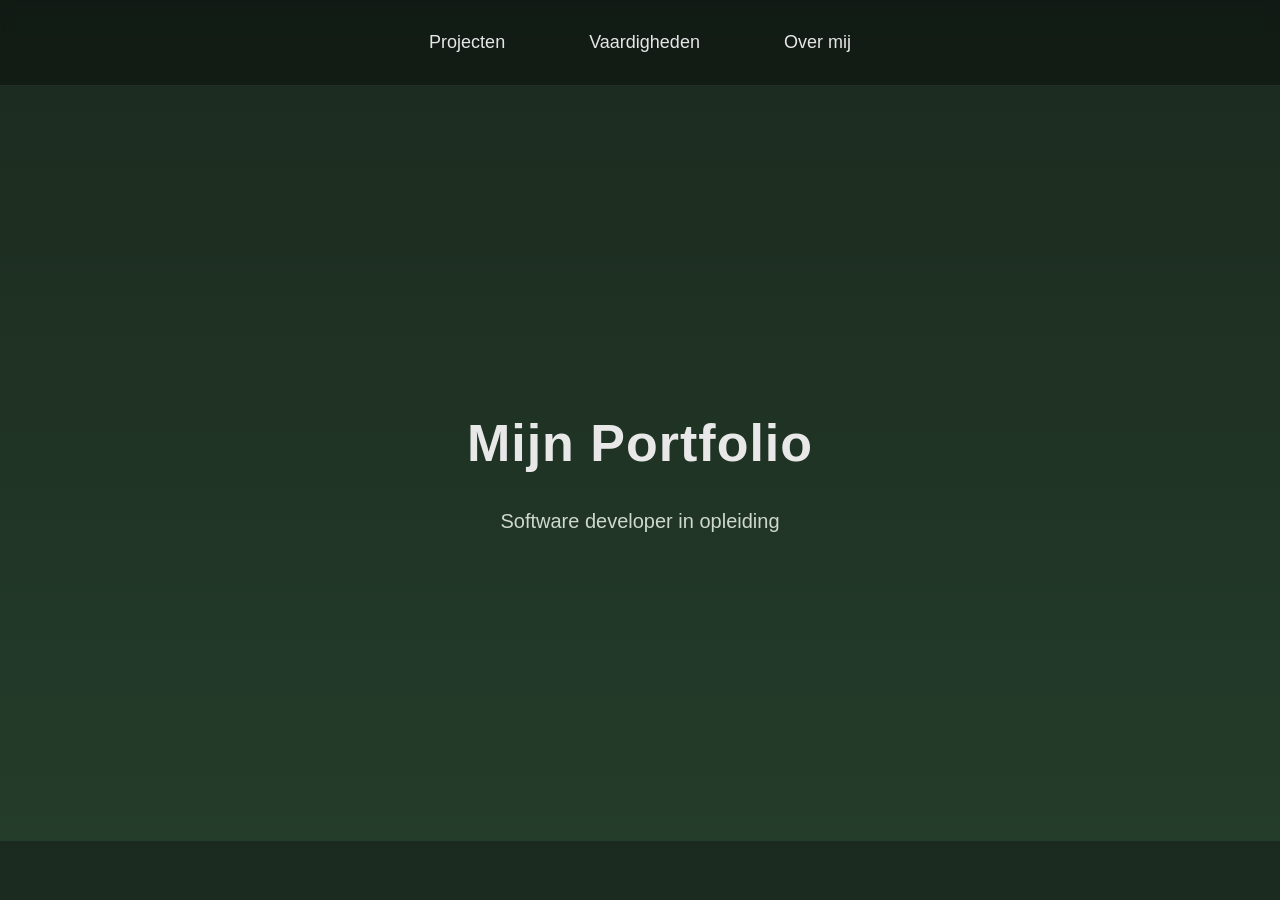
==== index.html @ c9b3f720 "Initial commit" ====
<!DOCTYPE html>
<html lang="nl">
<head>
<meta charset="UTF-8">
<meta name="viewport" content="width=device-width, initial-scale=1.0">
<title>Mijn Portfolio</title>

<style>

body{
    margin:0;
    font-family: "Segoe UI", Arial, sans-serif;
    background:
        linear-gradient(180deg, #1b2a1f 0%, #243c2a 100%);
    color:#e8e8e8;
}

/* HEADER */

header{
    background:rgba(0,0,0,0.35);
    backdrop-filter: blur(6px);
    padding:22px;
    display:flex;
    justify-content:center;
    gap:40px;
    border-bottom:1px solid rgba(255,255,255,0.08);
}

header a{
    color:#e6e6e6;
    text-decoration:none;
    font-size:18px;
    padding:10px 22px;
    border-radius:8px;
    transition:0.25s;
}

header a:hover{
    background:#4f7a55;
}

/* HERO */

.hero{
    height:75vh;
    display:flex;
    justify-content:center;
    align-items:center;
    flex-direction:column;
    text-align:center;
    padding:40px;
}

.hero h1{
    font-size:52px;
    font-weight:600;
    margin-bottom:12px;
    letter-spacing:1px;
}

.hero p{
    font-size:20px;
    color:#cfd8cf;
    max-width:600px;
    line-height:1.6;
}

</style>
</head>

<body>

<header>
    <a href="projecten.html">Projecten</a>
    <a href="vaardigheden.html">Vaardigheden</a>
    <a href="overmij.html">Over mij</a>
</header>

<section class="hero">
    <h1>Mijn Portfolio</h1>
    <p>Software developer in opleiding</p>
</section>

</body>
</html>
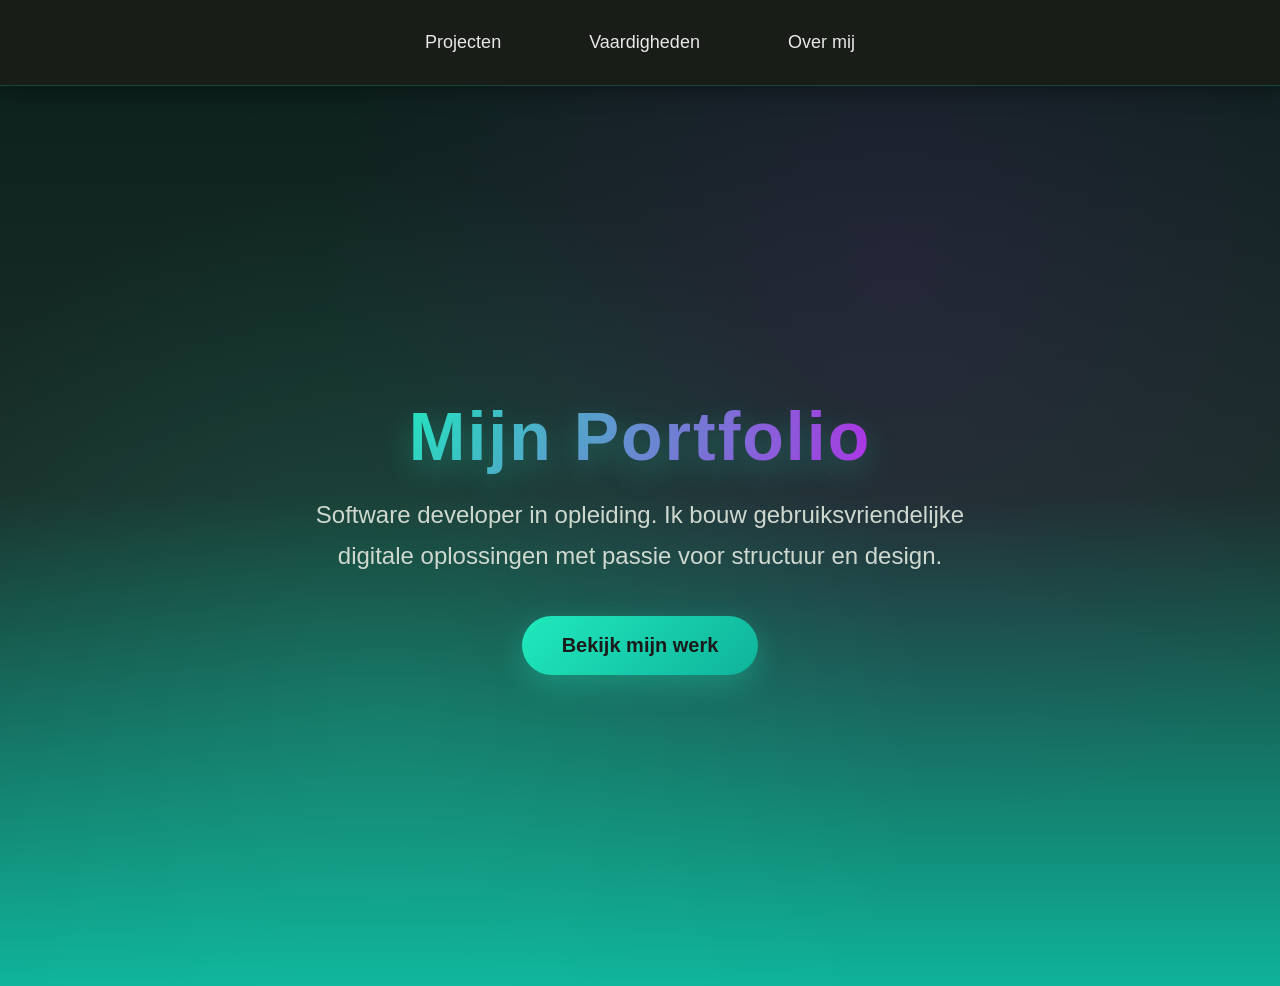
==== commit 919232df: "Refactor styles and enhance UI across multiple pages - Updated CSS variables for a more cohesive col" ====
--- a/index.html
+++ b/index.html
@@ -6,81 +6,194 @@
 <title>Mijn Portfolio</title>
 
 <style>
+:root {
+    --primary: #20E9BD;
+    --primary-dark: #0FB39A;
+    --primary-light: #6BF0D4;
+    --accent-purple: #BD20E9;
+    --bg-dark: #1A1A1A;
+    --text-light: #e8e8e8;
+    --text-fade: #cfd8cf;
+    --header-bg: rgba(26, 29, 24, 0.9);
+    --hover-bg: rgba(32, 233, 189, 0.2);
+    --shadow-glow: 0 10px 30px rgba(32, 233, 189, 0.3);
+    --shadow-soft: 0 5px 20px rgba(0,0,0,0.3);
+}
+
+* {
+    margin: 0;
+    padding: 0;
+    box-sizing: border-box;
+}
 
 body{
-    margin:0;
     font-family: "Segoe UI", Arial, sans-serif;
-    background:
-        linear-gradient(180deg, #1b2a1f 0%, #243c2a 100%);
-    color:#e8e8e8;
+    background: linear-gradient(180deg, #0a1e1a 0%, #1a2f2a 50%, var(--primary-dark) 100%);
+    color: var(--text-light);
+    overflow-x: hidden;
+    scroll-behavior: smooth;
 }
 
-/* HEADER */
+header{
+    background: var(--header-bg);
+    backdrop-filter: blur(10px);
+    padding: 20px 0;
+    position: sticky;
+    top: 0;
+    z-index: 100;
+    border-bottom: 1px solid rgba(32,233,189,0.2);
+    box-shadow: var(--shadow-soft);
+}
 
-header{
-    background:rgba(0,0,0,0.35);
-    backdrop-filter: blur(6px);
-    padding:22px;
-    display:flex;
-    justify-content:center;
-    gap:40px;
-    border-bottom:1px solid rgba(255,255,255,0.08);
+nav {
+    display: flex;
+    justify-content: center;
+    gap: 40px;
+    max-width: 1200px;
+    margin: 0 auto;
+    padding: 0 20px;
 }
 
 header a{
-    color:#e6e6e6;
-    text-decoration:none;
-    font-size:18px;
-    padding:10px 22px;
-    border-radius:8px;
-    transition:0.25s;
+    color: var(--text-light);
+    text-decoration: none;
+    font-size: 18px;
+    font-weight: 500;
+    padding: 12px 24px;
+    border-radius: 12px;
+    transition: all 0.3s ease;
+    position: relative;
+}
+
+header a::after {
+    content: '';
+    position: absolute;
+    bottom: 0;
+    left: 50%;
+    width: 0;
+    height: 2px;
+    background: var(--primary);
+    transition: all 0.3s ease;
+    transform: translateX(-50%);
+}
+
+header a:hover::after {
+    width: 80%;
 }
 
 header a:hover{
-    background:#4f7a55;
+    background: var(--hover-bg);
+    transform: translateY(-2px);
+    box-shadow: 0 5px 15px rgba(32,233,189,0.4);
 }
 
-/* HERO */
+.hero{
+    min-height: 100vh;
+    display: flex;
+    flex-direction: column;
+    justify-content: center;
+    align-items: center;
+    text-align: center;
+    padding: 60px 40px;
+    position: relative;
+}
 
-.hero{
-    height:75vh;
-    display:flex;
-    justify-content:center;
-    align-items:center;
-    flex-direction:column;
-    text-align:center;
-    padding:40px;
+.hero::before {
+    content: '';
+    position: absolute;
+    top: 0;
+    left: 0;
+    right: 0;
+    bottom: 0;
+    background: radial-gradient(circle at 30% 70%, rgba(32,233,189,0.15) 0%, transparent 50%),
+                radial-gradient(circle at 70% 20%, rgba(189,32,233,0.1) 0%, transparent 50%);
+    pointer-events: none;
+    animation: shimmer 6s ease-in-out infinite;
+}
+
+@keyframes shimmer {
+    0%, 100% { opacity: 0.6; }
+    50% { opacity: 1; }
 }
 
 .hero h1{
-    font-size:52px;
-    font-weight:600;
-    margin-bottom:12px;
-    letter-spacing:1px;
+    font-size: clamp(42px, 8vw, 68px);
+    font-weight: 700;
+    margin-bottom: 20px;
+    letter-spacing: 2px;
+    background: linear-gradient(135deg, var(--primary), var(--accent-purple));
+    -webkit-background-clip: text;
+    -webkit-text-fill-color: transparent;
+    background-clip: text;
+    animation: fadeInUp 1s ease-out;
+    text-shadow: var(--shadow-glow);
 }
 
 .hero p{
-    font-size:20px;
-    color:#cfd8cf;
-    max-width:600px;
-    line-height:1.6;
+    font-size: clamp(18px, 4vw, 24px);
+    color: var(--text-fade);
+    max-width: 700px;
+    line-height: 1.7;
+    margin-bottom: 40px;
+    animation: fadeInUp 1s ease-out 0.2s both;
 }
 
+.cta-btn {
+    display: inline-block;
+    background: linear-gradient(135deg, var(--primary), var(--primary-dark));
+    color: var(--bg-dark);
+    padding: 18px 40px;
+    font-size: 20px;
+    font-weight: 600;
+    border-radius: 50px;
+    text-decoration: none;
+    transition: all 0.3s ease;
+    box-shadow: var(--shadow-glow);
+    animation: fadeInUp 1s ease-out 0.4s both;
+}
+
+.cta-btn:hover {
+    transform: translateY(-5px) scale(1.05);
+    box-shadow: 0 15px 40px rgba(32,233,189,0.5);
+}
+
+@keyframes fadeInUp {
+    from {
+        opacity: 0;
+        transform: translateY(30px);
+    }
+    to {
+        opacity: 1;
+        transform: translateY(0);
+    }
+}
+
+/* Responsive */
+@media (max-width: 768px) {
+    nav { gap: 20px; }
+    header a { 
+        font-size: 16px; 
+        padding: 10px 16px; 
+    }
+}
 </style>
 </head>
 
 <body>
 
 <header>
-    <a href="projecten.html">Projecten</a>
-    <a href="vaardigheden.html">Vaardigheden</a>
-    <a href="overmij.html">Over mij</a>
+    <nav>
+        <a href="projecten.html">Projecten</a>
+        <a href="vaardigheden.html">Vaardigheden</a>
+        <a href="overmij.html">Over mij</a>
+    </nav>
 </header>
 
 <section class="hero">
     <h1>Mijn Portfolio</h1>
-    <p>Software developer in opleiding</p>
+    <p>Software developer in opleiding. Ik bouw gebruiksvriendelijke digitale oplossingen met passie voor structuur en design.</p>
+    <a href="projecten.html" class="cta-btn">Bekijk mijn werk</a>
 </section>
 
 </body>
-</html>+</html>
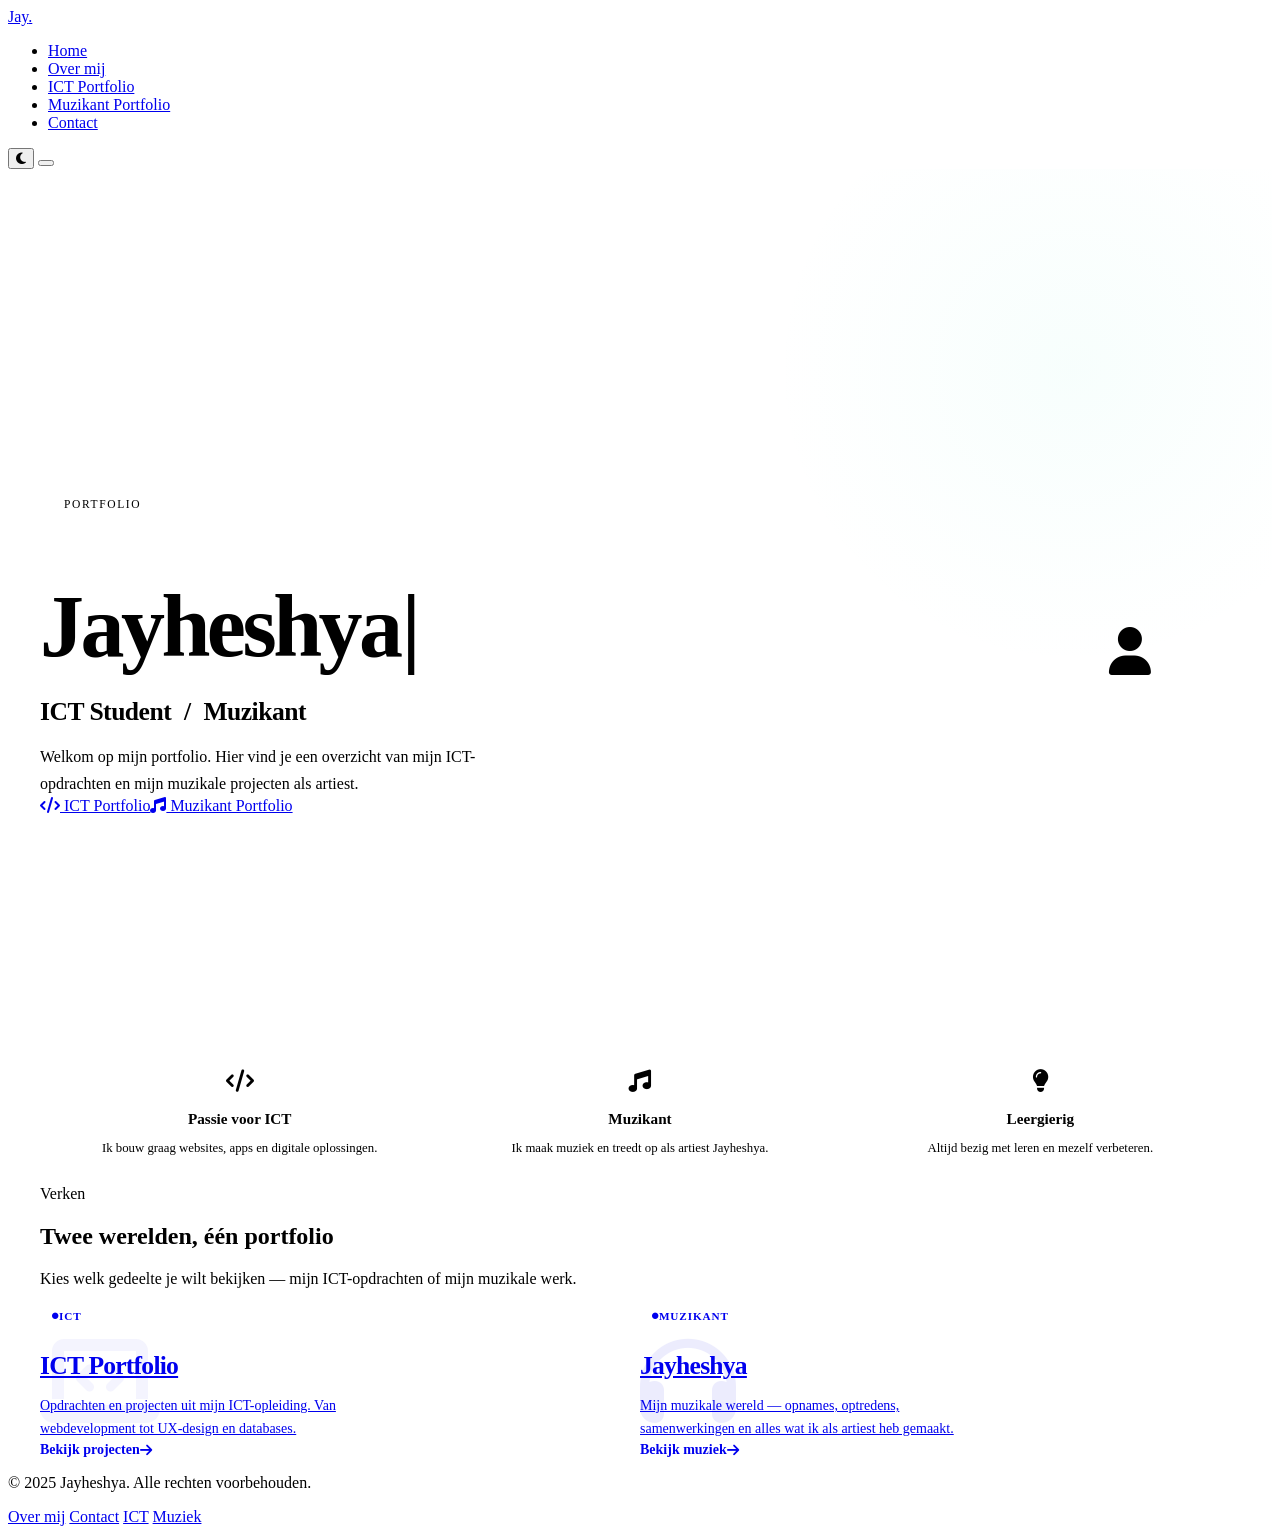
==== commit 57614924: "Add ICT and Music portfolio pages with filtering and search functionality - Created index.html for I" ====
--- a/index.html
+++ b/index.html
@@ -1,199 +1,508 @@
 <!DOCTYPE html>
 <html lang="nl">
 <head>
-<meta charset="UTF-8">
-<meta name="viewport" content="width=device-width, initial-scale=1.0">
-<title>Mijn Portfolio</title>
-
-<style>
-:root {
-    --primary: #20E9BD;
-    --primary-dark: #0FB39A;
-    --primary-light: #6BF0D4;
-    --accent-purple: #BD20E9;
-    --bg-dark: #1A1A1A;
-    --text-light: #e8e8e8;
-    --text-fade: #cfd8cf;
-    --header-bg: rgba(26, 29, 24, 0.9);
-    --hover-bg: rgba(32, 233, 189, 0.2);
-    --shadow-glow: 0 10px 30px rgba(32, 233, 189, 0.3);
-    --shadow-soft: 0 5px 20px rgba(0,0,0,0.3);
-}
-
-* {
-    margin: 0;
-    padding: 0;
-    box-sizing: border-box;
-}
-
-body{
-    font-family: "Segoe UI", Arial, sans-serif;
-    background: linear-gradient(180deg, #0a1e1a 0%, #1a2f2a 50%, var(--primary-dark) 100%);
-    color: var(--text-light);
-    overflow-x: hidden;
-    scroll-behavior: smooth;
-}
-
-header{
-    background: var(--header-bg);
-    backdrop-filter: blur(10px);
-    padding: 20px 0;
-    position: sticky;
-    top: 0;
-    z-index: 100;
-    border-bottom: 1px solid rgba(32,233,189,0.2);
-    box-shadow: var(--shadow-soft);
-}
-
-nav {
-    display: flex;
-    justify-content: center;
-    gap: 40px;
-    max-width: 1200px;
-    margin: 0 auto;
-    padding: 0 20px;
-}
-
-header a{
-    color: var(--text-light);
-    text-decoration: none;
-    font-size: 18px;
-    font-weight: 500;
-    padding: 12px 24px;
-    border-radius: 12px;
-    transition: all 0.3s ease;
-    position: relative;
-}
-
-header a::after {
-    content: '';
-    position: absolute;
-    bottom: 0;
-    left: 50%;
-    width: 0;
-    height: 2px;
-    background: var(--primary);
-    transition: all 0.3s ease;
-    transform: translateX(-50%);
-}
-
-header a:hover::after {
-    width: 80%;
-}
-
-header a:hover{
-    background: var(--hover-bg);
-    transform: translateY(-2px);
-    box-shadow: 0 5px 15px rgba(32,233,189,0.4);
-}
-
-.hero{
-    min-height: 100vh;
-    display: flex;
-    flex-direction: column;
-    justify-content: center;
-    align-items: center;
-    text-align: center;
-    padding: 60px 40px;
-    position: relative;
-}
-
-.hero::before {
-    content: '';
-    position: absolute;
-    top: 0;
-    left: 0;
-    right: 0;
-    bottom: 0;
-    background: radial-gradient(circle at 30% 70%, rgba(32,233,189,0.15) 0%, transparent 50%),
-                radial-gradient(circle at 70% 20%, rgba(189,32,233,0.1) 0%, transparent 50%);
-    pointer-events: none;
-    animation: shimmer 6s ease-in-out infinite;
-}
-
-@keyframes shimmer {
-    0%, 100% { opacity: 0.6; }
-    50% { opacity: 1; }
-}
-
-.hero h1{
-    font-size: clamp(42px, 8vw, 68px);
-    font-weight: 700;
-    margin-bottom: 20px;
-    letter-spacing: 2px;
-    background: linear-gradient(135deg, var(--primary), var(--accent-purple));
-    -webkit-background-clip: text;
-    -webkit-text-fill-color: transparent;
-    background-clip: text;
-    animation: fadeInUp 1s ease-out;
-    text-shadow: var(--shadow-glow);
-}
-
-.hero p{
-    font-size: clamp(18px, 4vw, 24px);
-    color: var(--text-fade);
-    max-width: 700px;
-    line-height: 1.7;
-    margin-bottom: 40px;
-    animation: fadeInUp 1s ease-out 0.2s both;
-}
-
-.cta-btn {
-    display: inline-block;
-    background: linear-gradient(135deg, var(--primary), var(--primary-dark));
-    color: var(--bg-dark);
-    padding: 18px 40px;
-    font-size: 20px;
-    font-weight: 600;
-    border-radius: 50px;
-    text-decoration: none;
-    transition: all 0.3s ease;
-    box-shadow: var(--shadow-glow);
-    animation: fadeInUp 1s ease-out 0.4s both;
-}
-
-.cta-btn:hover {
-    transform: translateY(-5px) scale(1.05);
-    box-shadow: 0 15px 40px rgba(32,233,189,0.5);
-}
-
-@keyframes fadeInUp {
-    from {
-        opacity: 0;
-        transform: translateY(30px);
-    }
-    to {
-        opacity: 1;
-        transform: translateY(0);
-    }
-}
-
-/* Responsive */
-@media (max-width: 768px) {
-    nav { gap: 20px; }
-    header a { 
-        font-size: 16px; 
-        padding: 10px 16px; 
-    }
-}
-</style>
+  <meta charset="UTF-8">
+  <meta name="viewport" content="width=device-width, initial-scale=1.0">
+  <meta name="description" content="Portfolio van Jayheshya — ICT Student & Muzikant. Bekijk mijn opdrachten, projecten en muzikale werk.">
+  <title>Jayheshya — Portfolio</title>
+  <link rel="stylesheet" href="css/style.css">
+  <link rel="stylesheet" href="https://cdnjs.cloudflare.com/ajax/libs/font-awesome/6.5.0/css/all.min.css">
+  <style>
+    /* ---- HERO ---- */
+    .hero {
+      min-height: 100vh;
+      display: flex;
+      align-items: center;
+      padding: 0 var(--space-xl);
+      position: relative;
+      overflow: hidden;
+    }
+
+    .hero-bg {
+      position: absolute;
+      inset: 0;
+      pointer-events: none;
+    }
+
+    .hero-blob {
+      position: absolute;
+      width: 600px;
+      height: 600px;
+      border-radius: 50%;
+      background: radial-gradient(circle, rgba(121,242,216,0.06) 0%, transparent 70%);
+      top: -100px;
+      right: -100px;
+      animation: blob-drift 8s ease-in-out infinite alternate;
+    }
+
+    @keyframes blob-drift {
+      from { transform: translate(0, 0) scale(1); }
+      to   { transform: translate(-30px, 30px) scale(1.05); }
+    }
+
+    .hero-inner {
+      max-width: 1200px;
+      width: 100%;
+      margin: 0 auto;
+      display: grid;
+      grid-template-columns: 1fr auto;
+      gap: var(--space-3xl);
+      align-items: center;
+      padding-top: 64px;
+    }
+
+    .hero-eyebrow {
+      font-family: var(--font-mono);
+      font-size: 0.72rem;
+      letter-spacing: 0.14em;
+      text-transform: uppercase;
+      color: var(--accent);
+      margin-bottom: var(--space-lg);
+      display: flex;
+      align-items: center;
+      gap: var(--space-sm);
+    }
+
+    .hero-eyebrow::before {
+      content: '';
+      display: inline-block;
+      width: 24px;
+      height: 1px;
+      background: var(--accent);
+    }
+
+    .hero-name {
+      font-family: var(--font-display);
+      font-size: clamp(3rem, 7vw, 5.5rem);
+      font-weight: 800;
+      letter-spacing: -0.04em;
+      line-height: 1;
+      margin-bottom: var(--space-lg);
+      color: var(--text-primary);
+    }
+
+    .hero-name .cursor {
+      display: inline-block;
+      color: var(--accent);
+      animation: blink 1.1s step-end infinite;
+      margin-left: 2px;
+    }
+
+    @keyframes blink {
+      0%, 100% { opacity: 1; }
+      50%       { opacity: 0; }
+    }
+
+    .hero-role {
+      font-family: var(--font-display);
+      font-size: clamp(1.1rem, 2.5vw, 1.6rem);
+      font-weight: 600;
+      color: var(--text-secondary);
+      margin-bottom: var(--space-lg);
+      letter-spacing: -0.02em;
+    }
+
+    .hero-role .divider {
+      color: var(--border);
+      margin: 0 0.5em;
+    }
+
+    .hero-desc {
+      color: var(--text-secondary);
+      font-size: 1rem;
+      max-width: 480px;
+      margin-bottom: var(--space-xl);
+      line-height: 1.7;
+    }
+
+    .hero-actions {
+      display: flex;
+      gap: var(--space-md);
+      flex-wrap: wrap;
+    }
+
+    .hero-avatar {
+      width: 220px;
+      height: 220px;
+      border-radius: 50%;
+      background: var(--bg-surface);
+      border: 2px solid var(--border);
+      overflow: hidden;
+      position: relative;
+      flex-shrink: 0;
+    }
+
+    .hero-avatar::after {
+      content: '';
+      position: absolute;
+      inset: -2px;
+      border-radius: 50%;
+      background: conic-gradient(var(--accent) 0deg, transparent 120deg, transparent 360deg);
+      z-index: -1;
+      animation: spin 6s linear infinite;
+    }
+
+    @keyframes spin {
+      to { transform: rotate(360deg); }
+    }
+
+    .avatar-placeholder {
+      width: 100%;
+      height: 100%;
+      display: flex;
+      align-items: center;
+      justify-content: center;
+      color: var(--text-muted);
+      font-size: 3rem;
+    }
+
+    /* ---- ABOUT STRIP ---- */
+    .about-strip {
+      border-top: 1px solid var(--border);
+      border-bottom: 1px solid var(--border);
+      padding: var(--space-xl);
+    }
+
+    .about-strip-inner {
+      max-width: 1200px;
+      margin: 0 auto;
+      display: grid;
+      grid-template-columns: repeat(3, 1fr);
+      gap: 1px;
+      background: var(--border);
+    }
+
+    .strip-item {
+      background: var(--bg-base);
+      padding: var(--space-xl) var(--space-lg);
+      text-align: center;
+    }
+
+    .strip-icon {
+      font-size: 1.4rem;
+      color: var(--accent);
+      margin-bottom: var(--space-md);
+    }
+
+    .strip-label {
+      font-family: var(--font-display);
+      font-size: 0.95rem;
+      font-weight: 700;
+      margin-bottom: var(--space-xs);
+    }
+
+    .strip-desc {
+      font-size: 0.8rem;
+      color: var(--text-secondary);
+    }
+
+    /* ---- CTA CARDS ---- */
+    .cta-section {
+      padding: var(--space-3xl) var(--space-xl);
+    }
+
+    .cta-inner {
+      max-width: 1200px;
+      margin: 0 auto;
+    }
+
+    .cta-grid {
+      display: grid;
+      grid-template-columns: 1fr 1fr;
+      gap: var(--space-lg);
+      margin-top: var(--space-xl);
+    }
+
+    .cta-card {
+      position: relative;
+      border-radius: var(--radius-xl);
+      padding: var(--space-xl);
+      overflow: hidden;
+      border: 1px solid var(--border);
+      transition: all 300ms var(--ease);
+      cursor: pointer;
+      display: block;
+    }
+
+    .cta-card:hover {
+      transform: translateY(-4px);
+      box-shadow: 0 20px 60px rgba(0,0,0,0.5);
+    }
+
+    .cta-card--ict {
+      background: var(--bg-surface);
+    }
+
+    .cta-card--ict:hover {
+      border-color: rgba(121, 242, 216, 0.25);
+    }
+
+    .cta-card--music {
+      background: linear-gradient(135deg, #0f1f1c 0%, var(--bg-surface) 100%);
+      border-color: rgba(121, 242, 216, 0.15);
+    }
+
+    .cta-card--music:hover {
+      border-color: rgba(121, 242, 216, 0.5);
+      box-shadow: 0 20px 60px rgba(121, 242, 216, 0.08);
+    }
+
+    .cta-card-bg-icon {
+      position: absolute;
+      right: var(--space-xl);
+      top: 50%;
+      transform: translateY(-50%);
+      font-size: 6rem;
+      opacity: 0.04;
+      pointer-events: none;
+    }
+
+    .cta-card--music .cta-card-bg-icon {
+      opacity: 0.07;
+      color: var(--accent);
+    }
+
+    .cta-pill {
+      display: inline-flex;
+      align-items: center;
+      gap: var(--space-xs);
+      padding: 0.25rem 0.75rem;
+      border-radius: 999px;
+      font-size: 0.7rem;
+      font-weight: 600;
+      letter-spacing: 0.08em;
+      text-transform: uppercase;
+      margin-bottom: var(--space-md);
+    }
+
+    .cta-card--ict .cta-pill {
+      background: rgba(255,255,255,0.06);
+      color: var(--text-secondary);
+    }
+
+    .cta-card--music .cta-pill {
+      background: var(--accent-dim);
+      color: var(--accent);
+    }
+
+    .cta-card-title {
+      font-family: var(--font-display);
+      font-size: 1.6rem;
+      font-weight: 800;
+      letter-spacing: -0.03em;
+      margin-bottom: var(--space-sm);
+    }
+
+    .cta-card--music .cta-card-title {
+      color: var(--accent);
+    }
+
+    .cta-card-desc {
+      font-size: 0.875rem;
+      color: var(--text-secondary);
+      line-height: 1.6;
+      margin-bottom: var(--space-lg);
+      max-width: 320px;
+    }
+
+    .cta-link {
+      display: inline-flex;
+      align-items: center;
+      gap: var(--space-sm);
+      font-size: 0.875rem;
+      font-weight: 600;
+      color: var(--text-secondary);
+      transition: all var(--transition);
+    }
+
+    .cta-card--ict:hover .cta-link {
+      color: var(--accent);
+    }
+
+    .cta-card--music .cta-link {
+      color: var(--accent);
+    }
+
+    /* ---- RESPONSIVE OVERRIDES ---- */
+    @media (max-width: 900px) {
+      .hero-inner {
+        grid-template-columns: 1fr;
+        text-align: center;
+        padding-top: 80px;
+      }
+      .hero-avatar { margin: 0 auto; }
+      .hero-eyebrow { justify-content: center; }
+      .hero-desc { margin: 0 auto var(--space-xl); }
+      .hero-actions { justify-content: center; }
+      .cta-grid { grid-template-columns: 1fr; }
+    }
+
+    @media (max-width: 600px) {
+      .about-strip-inner { grid-template-columns: 1fr; }
+      .hero { padding: 0 var(--space-md); }
+      .cta-section { padding: var(--space-2xl) var(--space-md); }
+    }
+  </style>
 </head>
-
 <body>
 
-<header>
-    <nav>
-        <a href="projecten.html">Projecten</a>
-        <a href="vaardigheden.html">Vaardigheden</a>
-        <a href="overmij.html">Over mij</a>
-    </nav>
-</header>
-
-<section class="hero">
-    <h1>Mijn Portfolio</h1>
-    <p>Software developer in opleiding. Ik bouw gebruiksvriendelijke digitale oplossingen met passie voor structuur en design.</p>
-    <a href="projecten.html" class="cta-btn">Bekijk mijn werk</a>
-</section>
-
+  <!-- NAVIGATION -->
+  <nav class="nav" role="navigation" aria-label="Hoofdnavigatie">
+    <a href="index.html" class="nav-logo">Jay<span>.</span></a>
+    <ul class="nav-links" role="list">
+      <li><a href="index.html" class="active">Home</a></li>
+      <li><a href="over-mij.html">Over mij</a></li>
+      <li><a href="ict/index.html">ICT Portfolio</a></li>
+      <li><a href="muziek/index.html">Muzikant Portfolio</a></li>
+      <li><a href="contact.html">Contact</a></li>
+    </ul>
+    <button class="nav-theme-btn" aria-label="Wissel thema">
+      <i class="fa-solid fa-moon"></i>
+    </button>
+    <button class="nav-mobile-btn" aria-label="Menu openen" aria-expanded="false">
+      <span></span><span></span><span></span>
+    </button>
+  </nav>
+
+  <!-- HERO -->
+  <section class="hero" aria-label="Introductie">
+    <div class="hero-bg">
+      <div class="hero-blob"></div>
+    </div>
+    <div class="hero-inner">
+      <div class="hero-content">
+        <p class="hero-eyebrow">Portfolio</p>
+        <h1 class="hero-name">
+          <span id="hero-name-text"></span><span class="cursor">|</span>
+        </h1>
+        <p class="hero-role">
+          ICT Student<span class="divider">/</span>Muzikant
+        </p>
+        <p class="hero-desc">
+          Welkom op mijn portfolio. Hier vind je een overzicht van mijn ICT-opdrachten 
+          en mijn muzikale projecten als artiest.
+        </p>
+        <div class="hero-actions">
+          <a href="ict/index.html" class="btn btn-primary">
+            <i class="fa-solid fa-code"></i> ICT Portfolio
+          </a>
+          <a href="muziek/index.html" class="btn btn-outline">
+            <i class="fa-solid fa-music"></i> Muzikant Portfolio
+          </a>
+        </div>
+      </div>
+      <div class="hero-avatar" aria-hidden="true">
+        <div class="avatar-placeholder">
+          <i class="fa-solid fa-user"></i>
+        </div>
+      </div>
+    </div>
+  </section>
+
+  <!-- ABOUT STRIP -->
+  <div class="about-strip" aria-label="Over mij — samenvatting">
+    <div class="about-strip-inner">
+      <div class="strip-item">
+        <div class="strip-icon"><i class="fa-solid fa-code"></i></div>
+        <p class="strip-label">Passie voor ICT</p>
+        <p class="strip-desc">Ik bouw graag websites, apps en digitale oplossingen.</p>
+      </div>
+      <div class="strip-item">
+        <div class="strip-icon"><i class="fa-solid fa-music"></i></div>
+        <p class="strip-label">Muzikant</p>
+        <p class="strip-desc">Ik maak muziek en treedt op als artiest Jayheshya.</p>
+      </div>
+      <div class="strip-item">
+        <div class="strip-icon"><i class="fa-solid fa-lightbulb"></i></div>
+        <p class="strip-label">Leergierig</p>
+        <p class="strip-desc">Altijd bezig met leren en mezelf verbeteren.</p>
+      </div>
+    </div>
+  </div>
+
+  <!-- CTA SECTION -->
+  <section class="cta-section" aria-label="Naar de portfolio's">
+    <div class="cta-inner">
+      <p class="section-label">Verken</p>
+      <h2 class="section-title">Twee werelden, één portfolio</h2>
+      <p class="section-sub">Kies welk gedeelte je wilt bekijken — mijn ICT-opdrachten of mijn muzikale werk.</p>
+
+      <div class="cta-grid">
+        <!-- ICT -->
+        <a href="ict/index.html" class="cta-card cta-card--ict">
+          <i class="fa-solid fa-laptop-code cta-card-bg-icon"></i>
+          <span class="cta-pill"><i class="fa-solid fa-circle" style="font-size:0.4rem"></i> ICT</span>
+          <h3 class="cta-card-title">ICT Portfolio</h3>
+          <p class="cta-card-desc">
+            Opdrachten en projecten uit mijn ICT-opleiding. Van webdevelopment tot 
+            UX-design en databases.
+          </p>
+          <span class="cta-link">
+            Bekijk projecten <i class="fa-solid fa-arrow-right"></i>
+          </span>
+        </a>
+
+        <!-- MUZIEK -->
+        <a href="muziek/index.html" class="cta-card cta-card--music">
+          <i class="fa-solid fa-headphones cta-card-bg-icon"></i>
+          <span class="cta-pill"><i class="fa-solid fa-circle" style="font-size:0.4rem"></i> Muzikant</span>
+          <h3 class="cta-card-title">Jayheshya</h3>
+          <p class="cta-card-desc">
+            Mijn muzikale wereld — opnames, optredens, samenwerkingen 
+            en alles wat ik als artiest heb gemaakt.
+          </p>
+          <span class="cta-link">
+            Bekijk muziek <i class="fa-solid fa-arrow-right"></i>
+          </span>
+        </a>
+      </div>
+    </div>
+  </section>
+
+  <!-- FOOTER -->
+  <footer>
+    <div class="footer">
+      <p class="footer-copy">© 2025 Jayheshya. Alle rechten voorbehouden.</p>
+      <nav class="footer-links" aria-label="Footer navigatie">
+        <a href="over-mij.html">Over mij</a>
+        <a href="contact.html">Contact</a>
+        <a href="ict/index.html">ICT</a>
+        <a href="muziek/index.html">Muziek</a>
+      </nav>
+    </div>
+  </footer>
+
+  <script>
+    // Typewriter effect for hero name
+    const nameEl = document.getElementById('hero-name-text');
+    const fullName = 'Jayheshya';
+    let i = 0;
+    function type() {
+      if (i <= fullName.length) {
+        nameEl.textContent = fullName.slice(0, i);
+        i++;
+        setTimeout(type, i === 1 ? 500 : 90);
+      }
+    }
+    type();
+
+    // Mobile menu
+    const mobileBtn = document.querySelector('.nav-mobile-btn');
+    const navLinks  = document.querySelector('.nav-links');
+    mobileBtn.addEventListener('click', () => {
+      const open = mobileBtn.getAttribute('aria-expanded') === 'true';
+      mobileBtn.setAttribute('aria-expanded', String(!open));
+      navLinks.style.display = open ? '' : 'flex';
+      navLinks.style.flexDirection = 'column';
+      navLinks.style.position = 'fixed';
+      navLinks.style.top = '64px';
+      navLinks.style.left = '0';
+      navLinks.style.right = '0';
+      navLinks.style.background = 'var(--bg-base)';
+      navLinks.style.padding = '1.5rem';
+      navLinks.style.borderBottom = '1px solid var(--border)';
+      if (open) navLinks.removeAttribute('style');
+    });
+  </script>
 </body>
 </html>
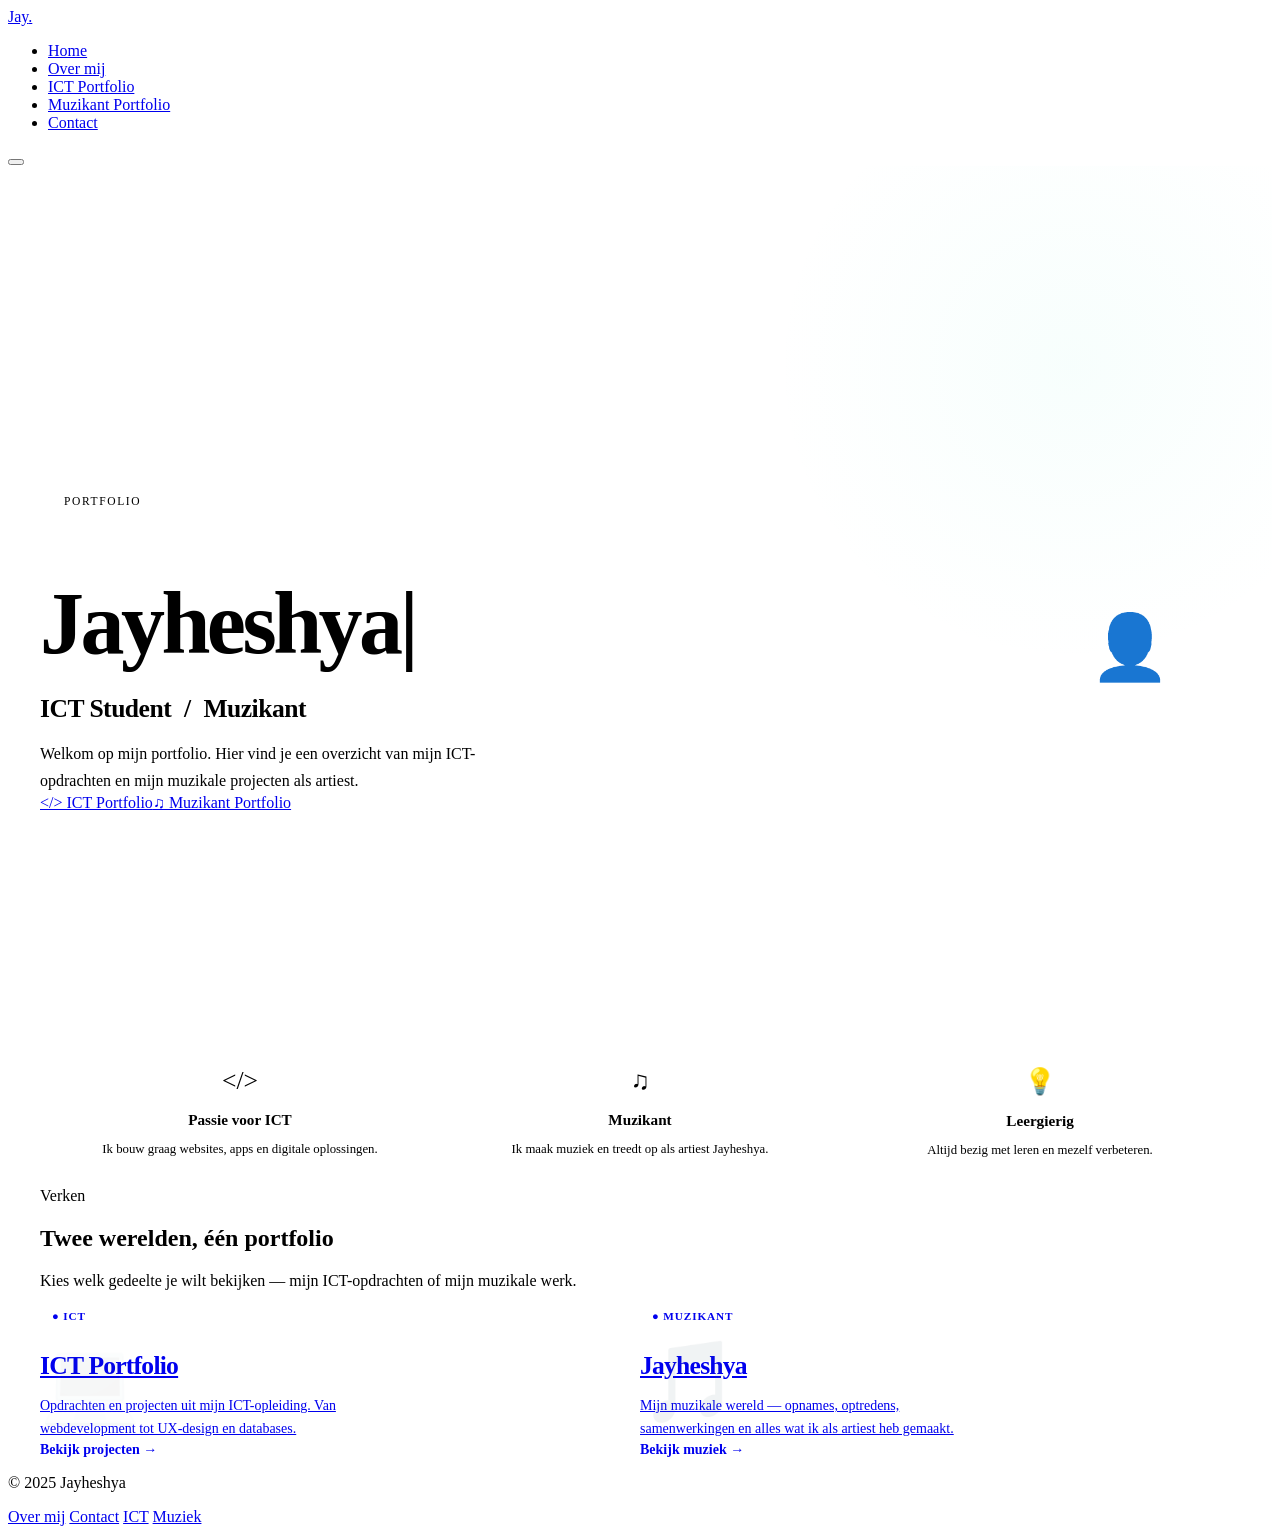
==== commit 94e547b8: "Refactor HTML structure and styles for ICT and Muzikant portfolios; update font links, improve acces" ====
--- a/index.html
+++ b/index.html
@@ -3,12 +3,13 @@
 <head>
   <meta charset="UTF-8">
   <meta name="viewport" content="width=device-width, initial-scale=1.0">
-  <meta name="description" content="Portfolio van Jayheshya — ICT Student & Muzikant. Bekijk mijn opdrachten, projecten en muzikale werk.">
+  <meta name="description" content="Portfolio van Jayheshya — ICT Student & Muzikant.">
   <title>Jayheshya — Portfolio</title>
+  <link rel="preconnect" href="https://fonts.googleapis.com">
+  <link rel="preconnect" href="https://fonts.gstatic.com" crossorigin>
+  <link href="https://fonts.googleapis.com/css2?family=Syne:wght@400;600;700;800&family=Inter:wght@300;400;500;600&display=swap" rel="stylesheet">
   <link rel="stylesheet" href="css/style.css">
-  <link rel="stylesheet" href="https://cdnjs.cloudflare.com/ajax/libs/font-awesome/6.5.0/css/all.min.css">
   <style>
-    /* ---- HERO ---- */
     .hero {
       min-height: 100vh;
       display: flex;
@@ -17,29 +18,20 @@
       position: relative;
       overflow: hidden;
     }
-
-    .hero-bg {
-      position: absolute;
-      inset: 0;
-      pointer-events: none;
-    }
-
     .hero-blob {
       position: absolute;
       width: 600px;
       height: 600px;
       border-radius: 50%;
       background: radial-gradient(circle, rgba(121,242,216,0.06) 0%, transparent 70%);
-      top: -100px;
-      right: -100px;
+      top: -100px; right: -100px;
       animation: blob-drift 8s ease-in-out infinite alternate;
-    }
-
+      pointer-events: none;
+    }
     @keyframes blob-drift {
-      from { transform: translate(0, 0) scale(1); }
-      to   { transform: translate(-30px, 30px) scale(1.05); }
-    }
-
+      from { transform: translate(0,0) scale(1); }
+      to   { transform: translate(-30px,30px) scale(1.05); }
+    }
     .hero-inner {
       max-width: 1200px;
       width: 100%;
@@ -50,7 +42,6 @@
       align-items: center;
       padding-top: 64px;
     }
-
     .hero-eyebrow {
       font-family: var(--font-mono);
       font-size: 0.72rem;
@@ -62,15 +53,12 @@
       align-items: center;
       gap: var(--space-sm);
     }
-
     .hero-eyebrow::before {
       content: '';
       display: inline-block;
-      width: 24px;
-      height: 1px;
+      width: 24px; height: 1px;
       background: var(--accent);
     }
-
     .hero-name {
       font-family: var(--font-display);
       font-size: clamp(3rem, 7vw, 5.5rem);
@@ -78,21 +66,14 @@
       letter-spacing: -0.04em;
       line-height: 1;
       margin-bottom: var(--space-lg);
-      color: var(--text-primary);
-    }
-
+    }
     .hero-name .cursor {
-      display: inline-block;
       color: var(--accent);
       animation: blink 1.1s step-end infinite;
-      margin-left: 2px;
-    }
-
+    }
     @keyframes blink {
-      0%, 100% { opacity: 1; }
-      50%       { opacity: 0; }
-    }
-
+      0%,100% { opacity:1; } 50% { opacity:0; }
+    }
     .hero-role {
       font-family: var(--font-display);
       font-size: clamp(1.1rem, 2.5vw, 1.6rem);
@@ -101,12 +82,7 @@
       margin-bottom: var(--space-lg);
       letter-spacing: -0.02em;
     }
-
-    .hero-role .divider {
-      color: var(--border);
-      margin: 0 0.5em;
-    }
-
+    .hero-role .divider { color: var(--border); margin: 0 0.5em; }
     .hero-desc {
       color: var(--text-secondary);
       font-size: 1rem;
@@ -114,105 +90,64 @@
       margin-bottom: var(--space-xl);
       line-height: 1.7;
     }
-
-    .hero-actions {
-      display: flex;
-      gap: var(--space-md);
-      flex-wrap: wrap;
-    }
-
+    .hero-actions { display: flex; gap: var(--space-md); flex-wrap: wrap; }
     .hero-avatar {
-      width: 220px;
-      height: 220px;
+      width: 220px; height: 220px;
       border-radius: 50%;
       background: var(--bg-surface);
       border: 2px solid var(--border);
       overflow: hidden;
       position: relative;
       flex-shrink: 0;
-    }
-
-    .hero-avatar::after {
+      display: flex;
+      align-items: center;
+      justify-content: center;
+    }
+    .hero-avatar::before {
       content: '';
       position: absolute;
-      inset: -2px;
+      inset: -3px;
       border-radius: 50%;
-      background: conic-gradient(var(--accent) 0deg, transparent 120deg, transparent 360deg);
+      background: conic-gradient(var(--accent) 0deg 90deg, transparent 90deg 360deg);
       z-index: -1;
       animation: spin 6s linear infinite;
     }
-
-    @keyframes spin {
-      to { transform: rotate(360deg); }
-    }
-
-    .avatar-placeholder {
-      width: 100%;
-      height: 100%;
-      display: flex;
-      align-items: center;
-      justify-content: center;
-      color: var(--text-muted);
-      font-size: 3rem;
-    }
-
-    /* ---- ABOUT STRIP ---- */
+    @keyframes spin { to { transform: rotate(360deg); } }
+    .avatar-icon { font-size: 4rem; color: var(--text-muted); }
+
     .about-strip {
       border-top: 1px solid var(--border);
       border-bottom: 1px solid var(--border);
-      padding: var(--space-xl);
-    }
-
+    }
     .about-strip-inner {
       max-width: 1200px;
       margin: 0 auto;
       display: grid;
       grid-template-columns: repeat(3, 1fr);
-      gap: 1px;
-      background: var(--border);
-    }
-
+    }
     .strip-item {
-      background: var(--bg-base);
       padding: var(--space-xl) var(--space-lg);
       text-align: center;
-    }
-
-    .strip-icon {
-      font-size: 1.4rem;
-      color: var(--accent);
-      margin-bottom: var(--space-md);
-    }
-
+      border-right: 1px solid var(--border);
+    }
+    .strip-item:last-child { border-right: none; }
+    .strip-icon { font-size: 1.6rem; margin-bottom: var(--space-md); }
     .strip-label {
       font-family: var(--font-display);
       font-size: 0.95rem;
       font-weight: 700;
       margin-bottom: var(--space-xs);
     }
-
-    .strip-desc {
-      font-size: 0.8rem;
-      color: var(--text-secondary);
-    }
-
-    /* ---- CTA CARDS ---- */
-    .cta-section {
-      padding: var(--space-3xl) var(--space-xl);
-    }
-
-    .cta-inner {
-      max-width: 1200px;
-      margin: 0 auto;
-    }
-
+    .strip-desc { font-size: 0.8rem; color: var(--text-secondary); }
+
+    .cta-section { padding: var(--space-3xl) var(--space-xl); }
+    .cta-inner { max-width: 1200px; margin: 0 auto; }
     .cta-grid {
       display: grid;
       grid-template-columns: 1fr 1fr;
       gap: var(--space-lg);
       margin-top: var(--space-xl);
     }
-
     .cta-card {
       position: relative;
       border-radius: var(--radius-xl);
@@ -223,49 +158,31 @@
       cursor: pointer;
       display: block;
     }
-
-    .cta-card:hover {
-      transform: translateY(-4px);
-      box-shadow: 0 20px 60px rgba(0,0,0,0.5);
-    }
-
-    .cta-card--ict {
-      background: var(--bg-surface);
-    }
-
-    .cta-card--ict:hover {
-      border-color: rgba(121, 242, 216, 0.25);
-    }
-
+    .cta-card:hover { transform: translateY(-4px); box-shadow: 0 20px 60px rgba(0,0,0,0.5); }
+    .cta-card--ict { background: var(--bg-surface); }
+    .cta-card--ict:hover { border-color: rgba(121,242,216,0.25); }
     .cta-card--music {
       background: linear-gradient(135deg, #0f1f1c 0%, var(--bg-surface) 100%);
-      border-color: rgba(121, 242, 216, 0.15);
-    }
-
+      border-color: rgba(121,242,216,0.15);
+    }
     .cta-card--music:hover {
-      border-color: rgba(121, 242, 216, 0.5);
-      box-shadow: 0 20px 60px rgba(121, 242, 216, 0.08);
-    }
-
-    .cta-card-bg-icon {
+      border-color: rgba(121,242,216,0.5);
+      box-shadow: 0 20px 60px rgba(121,242,216,0.08);
+    }
+    .cta-bg-icon {
       position: absolute;
-      right: var(--space-xl);
-      top: 50%;
+      right: var(--space-xl); top: 50%;
       transform: translateY(-50%);
-      font-size: 6rem;
+      font-size: 5rem;
       opacity: 0.04;
       pointer-events: none;
-    }
-
-    .cta-card--music .cta-card-bg-icon {
-      opacity: 0.07;
-      color: var(--accent);
-    }
-
+      line-height: 1;
+    }
+    .cta-card--music .cta-bg-icon { opacity: 0.08; color: var(--accent); }
     .cta-pill {
       display: inline-flex;
       align-items: center;
-      gap: var(--space-xs);
+      gap: 6px;
       padding: 0.25rem 0.75rem;
       border-radius: 999px;
       font-size: 0.7rem;
@@ -274,17 +191,8 @@
       text-transform: uppercase;
       margin-bottom: var(--space-md);
     }
-
-    .cta-card--ict .cta-pill {
-      background: rgba(255,255,255,0.06);
-      color: var(--text-secondary);
-    }
-
-    .cta-card--music .cta-pill {
-      background: var(--accent-dim);
-      color: var(--accent);
-    }
-
+    .cta-card--ict .cta-pill { background: rgba(255,255,255,0.06); color: var(--text-secondary); }
+    .cta-card--music .cta-pill { background: var(--accent-dim); color: var(--accent); }
     .cta-card-title {
       font-family: var(--font-display);
       font-size: 1.6rem;
@@ -292,11 +200,7 @@
       letter-spacing: -0.03em;
       margin-bottom: var(--space-sm);
     }
-
-    .cta-card--music .cta-card-title {
-      color: var(--accent);
-    }
-
+    .cta-card--music .cta-card-title { color: var(--accent); }
     .cta-card-desc {
       font-size: 0.875rem;
       color: var(--text-secondary);
@@ -304,7 +208,6 @@
       margin-bottom: var(--space-lg);
       max-width: 320px;
     }
-
     .cta-link {
       display: inline-flex;
       align-items: center;
@@ -312,65 +215,46 @@
       font-size: 0.875rem;
       font-weight: 600;
       color: var(--text-secondary);
-      transition: all var(--transition);
-    }
-
-    .cta-card--ict:hover .cta-link {
-      color: var(--accent);
-    }
-
-    .cta-card--music .cta-link {
-      color: var(--accent);
-    }
-
-    /* ---- RESPONSIVE OVERRIDES ---- */
+      transition: color var(--transition);
+    }
+    .cta-card--ict:hover .cta-link { color: var(--accent); }
+    .cta-card--music .cta-link { color: var(--accent); }
+
     @media (max-width: 900px) {
-      .hero-inner {
-        grid-template-columns: 1fr;
-        text-align: center;
-        padding-top: 80px;
-      }
+      .hero-inner { grid-template-columns: 1fr; text-align: center; padding-top: 80px; }
       .hero-avatar { margin: 0 auto; }
       .hero-eyebrow { justify-content: center; }
       .hero-desc { margin: 0 auto var(--space-xl); }
       .hero-actions { justify-content: center; }
       .cta-grid { grid-template-columns: 1fr; }
     }
-
     @media (max-width: 600px) {
       .about-strip-inner { grid-template-columns: 1fr; }
-      .hero { padding: 0 var(--space-md); }
-      .cta-section { padding: var(--space-2xl) var(--space-md); }
+      .strip-item { border-right: none; border-bottom: 1px solid var(--border); }
+      .hero, .cta-section { padding-left: var(--space-md); padding-right: var(--space-md); }
     }
   </style>
 </head>
 <body>
 
-  <!-- NAVIGATION -->
-  <nav class="nav" role="navigation" aria-label="Hoofdnavigatie">
+  <nav class="nav">
     <a href="index.html" class="nav-logo">Jay<span>.</span></a>
-    <ul class="nav-links" role="list">
+    <ul class="nav-links">
       <li><a href="index.html" class="active">Home</a></li>
       <li><a href="over-mij.html">Over mij</a></li>
       <li><a href="ict/index.html">ICT Portfolio</a></li>
       <li><a href="muziek/index.html">Muzikant Portfolio</a></li>
       <li><a href="contact.html">Contact</a></li>
     </ul>
-    <button class="nav-theme-btn" aria-label="Wissel thema">
-      <i class="fa-solid fa-moon"></i>
-    </button>
-    <button class="nav-mobile-btn" aria-label="Menu openen" aria-expanded="false">
+    <button class="nav-mobile-btn" aria-label="Menu" aria-expanded="false">
       <span></span><span></span><span></span>
     </button>
   </nav>
 
-  <!-- HERO -->
-  <section class="hero" aria-label="Introductie">
-    <div class="hero-bg">
-      <div class="hero-blob"></div>
-    </div>
+  <section class="hero">
+    <div class="hero-blob"></div>
     <div class="hero-inner">
-      <div class="hero-content">
+      <div>
         <p class="hero-eyebrow">Portfolio</p>
         <h1 class="hero-name">
           <span id="hero-name-text"></span><span class="cursor">|</span>
@@ -379,91 +263,68 @@
           ICT Student<span class="divider">/</span>Muzikant
         </p>
         <p class="hero-desc">
-          Welkom op mijn portfolio. Hier vind je een overzicht van mijn ICT-opdrachten 
-          en mijn muzikale projecten als artiest.
+          Welkom op mijn portfolio. Hier vind je een overzicht van mijn 
+          ICT-opdrachten en mijn muzikale projecten als artiest.
         </p>
         <div class="hero-actions">
-          <a href="ict/index.html" class="btn btn-primary">
-            <i class="fa-solid fa-code"></i> ICT Portfolio
-          </a>
-          <a href="muziek/index.html" class="btn btn-outline">
-            <i class="fa-solid fa-music"></i> Muzikant Portfolio
-          </a>
+          <a href="ict/index.html" class="btn btn-primary">&#60;/&#62; ICT Portfolio</a>
+          <a href="muziek/index.html" class="btn btn-outline">&#9835; Muzikant Portfolio</a>
         </div>
       </div>
-      <div class="hero-avatar" aria-hidden="true">
-        <div class="avatar-placeholder">
-          <i class="fa-solid fa-user"></i>
-        </div>
+      <div class="hero-avatar">
+        <span class="avatar-icon">&#128100;</span>
       </div>
     </div>
   </section>
 
-  <!-- ABOUT STRIP -->
-  <div class="about-strip" aria-label="Over mij — samenvatting">
+  <div class="about-strip">
     <div class="about-strip-inner">
       <div class="strip-item">
-        <div class="strip-icon"><i class="fa-solid fa-code"></i></div>
+        <div class="strip-icon" style="color:var(--accent)">&#60;/&#62;</div>
         <p class="strip-label">Passie voor ICT</p>
         <p class="strip-desc">Ik bouw graag websites, apps en digitale oplossingen.</p>
       </div>
       <div class="strip-item">
-        <div class="strip-icon"><i class="fa-solid fa-music"></i></div>
+        <div class="strip-icon" style="color:var(--accent)">&#9835;</div>
         <p class="strip-label">Muzikant</p>
         <p class="strip-desc">Ik maak muziek en treedt op als artiest Jayheshya.</p>
       </div>
       <div class="strip-item">
-        <div class="strip-icon"><i class="fa-solid fa-lightbulb"></i></div>
+        <div class="strip-icon" style="color:var(--accent)">&#128161;</div>
         <p class="strip-label">Leergierig</p>
         <p class="strip-desc">Altijd bezig met leren en mezelf verbeteren.</p>
       </div>
     </div>
   </div>
 
-  <!-- CTA SECTION -->
-  <section class="cta-section" aria-label="Naar de portfolio's">
+  <section class="cta-section">
     <div class="cta-inner">
       <p class="section-label">Verken</p>
       <h2 class="section-title">Twee werelden, één portfolio</h2>
       <p class="section-sub">Kies welk gedeelte je wilt bekijken — mijn ICT-opdrachten of mijn muzikale werk.</p>
-
       <div class="cta-grid">
-        <!-- ICT -->
         <a href="ict/index.html" class="cta-card cta-card--ict">
-          <i class="fa-solid fa-laptop-code cta-card-bg-icon"></i>
-          <span class="cta-pill"><i class="fa-solid fa-circle" style="font-size:0.4rem"></i> ICT</span>
+          <span class="cta-bg-icon">&#128187;</span>
+          <span class="cta-pill">&#9679; ICT</span>
           <h3 class="cta-card-title">ICT Portfolio</h3>
-          <p class="cta-card-desc">
-            Opdrachten en projecten uit mijn ICT-opleiding. Van webdevelopment tot 
-            UX-design en databases.
-          </p>
-          <span class="cta-link">
-            Bekijk projecten <i class="fa-solid fa-arrow-right"></i>
-          </span>
+          <p class="cta-card-desc">Opdrachten en projecten uit mijn ICT-opleiding. Van webdevelopment tot UX-design en databases.</p>
+          <span class="cta-link">Bekijk projecten &#8594;</span>
         </a>
-
-        <!-- MUZIEK -->
         <a href="muziek/index.html" class="cta-card cta-card--music">
-          <i class="fa-solid fa-headphones cta-card-bg-icon"></i>
-          <span class="cta-pill"><i class="fa-solid fa-circle" style="font-size:0.4rem"></i> Muzikant</span>
+          <span class="cta-bg-icon">&#127925;</span>
+          <span class="cta-pill">&#9679; Muzikant</span>
           <h3 class="cta-card-title">Jayheshya</h3>
-          <p class="cta-card-desc">
-            Mijn muzikale wereld — opnames, optredens, samenwerkingen 
-            en alles wat ik als artiest heb gemaakt.
-          </p>
-          <span class="cta-link">
-            Bekijk muziek <i class="fa-solid fa-arrow-right"></i>
-          </span>
+          <p class="cta-card-desc">Mijn muzikale wereld — opnames, optredens, samenwerkingen en alles wat ik als artiest heb gemaakt.</p>
+          <span class="cta-link">Bekijk muziek &#8594;</span>
         </a>
       </div>
     </div>
   </section>
 
-  <!-- FOOTER -->
   <footer>
     <div class="footer">
-      <p class="footer-copy">© 2025 Jayheshya. Alle rechten voorbehouden.</p>
-      <nav class="footer-links" aria-label="Footer navigatie">
+      <p class="footer-copy">&#169; 2025 Jayheshya</p>
+      <nav class="footer-links">
         <a href="over-mij.html">Over mij</a>
         <a href="contact.html">Contact</a>
         <a href="ict/index.html">ICT</a>
@@ -473,35 +334,29 @@
   </footer>
 
   <script>
-    // Typewriter effect for hero name
     const nameEl = document.getElementById('hero-name-text');
     const fullName = 'Jayheshya';
     let i = 0;
     function type() {
       if (i <= fullName.length) {
-        nameEl.textContent = fullName.slice(0, i);
-        i++;
+        nameEl.textContent = fullName.slice(0, i++);
         setTimeout(type, i === 1 ? 500 : 90);
       }
     }
     type();
 
-    // Mobile menu
-    const mobileBtn = document.querySelector('.nav-mobile-btn');
-    const navLinks  = document.querySelector('.nav-links');
-    mobileBtn.addEventListener('click', () => {
-      const open = mobileBtn.getAttribute('aria-expanded') === 'true';
-      mobileBtn.setAttribute('aria-expanded', String(!open));
-      navLinks.style.display = open ? '' : 'flex';
-      navLinks.style.flexDirection = 'column';
-      navLinks.style.position = 'fixed';
-      navLinks.style.top = '64px';
-      navLinks.style.left = '0';
-      navLinks.style.right = '0';
-      navLinks.style.background = 'var(--bg-base)';
-      navLinks.style.padding = '1.5rem';
-      navLinks.style.borderBottom = '1px solid var(--border)';
-      if (open) navLinks.removeAttribute('style');
+    const btn = document.querySelector('.nav-mobile-btn');
+    const nav = document.querySelector('.nav-links');
+    btn.addEventListener('click', () => {
+      const open = btn.getAttribute('aria-expanded') === 'true';
+      btn.setAttribute('aria-expanded', String(!open));
+      if (!open) {
+        Object.assign(nav.style, {
+          display: 'flex', flexDirection: 'column', position: 'fixed',
+          top: '64px', left: '0', right: '0', background: 'var(--bg-base)',
+          padding: '1.5rem', borderBottom: '1px solid var(--border)', zIndex: '99'
+        });
+      } else { nav.removeAttribute('style'); }
     });
   </script>
 </body>
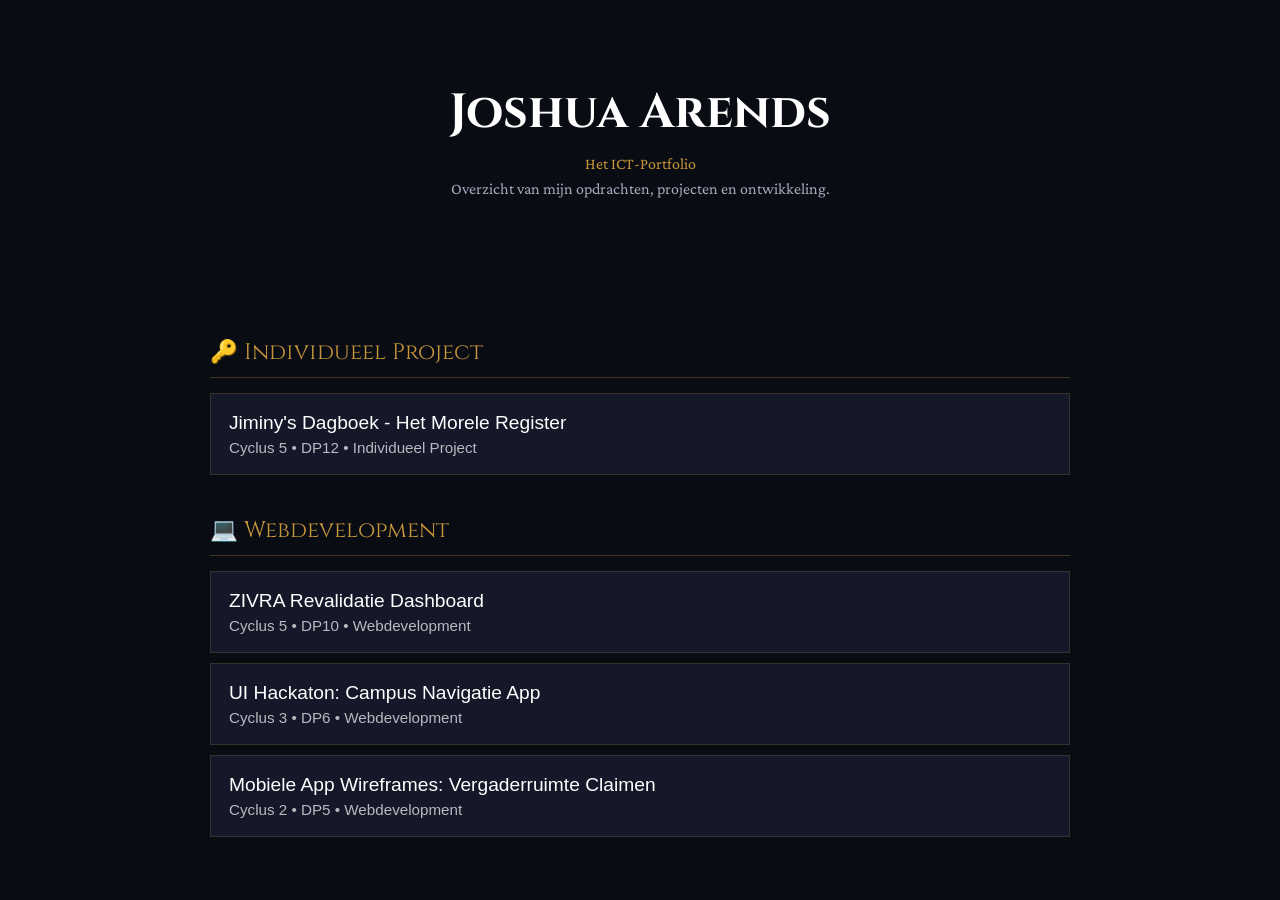
==== commit c11cb0ba: "Refactor portfolio styles and structure; remove vaardigheden.html, add data.js and portfolio.js for " ====
--- a/index.html
+++ b/index.html
@@ -3,361 +3,23 @@
 <head>
   <meta charset="UTF-8">
   <meta name="viewport" content="width=device-width, initial-scale=1.0">
-  <meta name="description" content="Portfolio van Jayheshya — ICT Student & Muzikant.">
-  <title>Jayheshya — Portfolio</title>
-  <link rel="preconnect" href="https://fonts.googleapis.com">
-  <link rel="preconnect" href="https://fonts.gstatic.com" crossorigin>
-  <link href="https://fonts.googleapis.com/css2?family=Syne:wght@400;600;700;800&family=Inter:wght@300;400;500;600&display=swap" rel="stylesheet">
-  <link rel="stylesheet" href="css/style.css">
-  <style>
-    .hero {
-      min-height: 100vh;
-      display: flex;
-      align-items: center;
-      padding: 0 var(--space-xl);
-      position: relative;
-      overflow: hidden;
-    }
-    .hero-blob {
-      position: absolute;
-      width: 600px;
-      height: 600px;
-      border-radius: 50%;
-      background: radial-gradient(circle, rgba(121,242,216,0.06) 0%, transparent 70%);
-      top: -100px; right: -100px;
-      animation: blob-drift 8s ease-in-out infinite alternate;
-      pointer-events: none;
-    }
-    @keyframes blob-drift {
-      from { transform: translate(0,0) scale(1); }
-      to   { transform: translate(-30px,30px) scale(1.05); }
-    }
-    .hero-inner {
-      max-width: 1200px;
-      width: 100%;
-      margin: 0 auto;
-      display: grid;
-      grid-template-columns: 1fr auto;
-      gap: var(--space-3xl);
-      align-items: center;
-      padding-top: 64px;
-    }
-    .hero-eyebrow {
-      font-family: var(--font-mono);
-      font-size: 0.72rem;
-      letter-spacing: 0.14em;
-      text-transform: uppercase;
-      color: var(--accent);
-      margin-bottom: var(--space-lg);
-      display: flex;
-      align-items: center;
-      gap: var(--space-sm);
-    }
-    .hero-eyebrow::before {
-      content: '';
-      display: inline-block;
-      width: 24px; height: 1px;
-      background: var(--accent);
-    }
-    .hero-name {
-      font-family: var(--font-display);
-      font-size: clamp(3rem, 7vw, 5.5rem);
-      font-weight: 800;
-      letter-spacing: -0.04em;
-      line-height: 1;
-      margin-bottom: var(--space-lg);
-    }
-    .hero-name .cursor {
-      color: var(--accent);
-      animation: blink 1.1s step-end infinite;
-    }
-    @keyframes blink {
-      0%,100% { opacity:1; } 50% { opacity:0; }
-    }
-    .hero-role {
-      font-family: var(--font-display);
-      font-size: clamp(1.1rem, 2.5vw, 1.6rem);
-      font-weight: 600;
-      color: var(--text-secondary);
-      margin-bottom: var(--space-lg);
-      letter-spacing: -0.02em;
-    }
-    .hero-role .divider { color: var(--border); margin: 0 0.5em; }
-    .hero-desc {
-      color: var(--text-secondary);
-      font-size: 1rem;
-      max-width: 480px;
-      margin-bottom: var(--space-xl);
-      line-height: 1.7;
-    }
-    .hero-actions { display: flex; gap: var(--space-md); flex-wrap: wrap; }
-    .hero-avatar {
-      width: 220px; height: 220px;
-      border-radius: 50%;
-      background: var(--bg-surface);
-      border: 2px solid var(--border);
-      overflow: hidden;
-      position: relative;
-      flex-shrink: 0;
-      display: flex;
-      align-items: center;
-      justify-content: center;
-    }
-    .hero-avatar::before {
-      content: '';
-      position: absolute;
-      inset: -3px;
-      border-radius: 50%;
-      background: conic-gradient(var(--accent) 0deg 90deg, transparent 90deg 360deg);
-      z-index: -1;
-      animation: spin 6s linear infinite;
-    }
-    @keyframes spin { to { transform: rotate(360deg); } }
-    .avatar-icon { font-size: 4rem; color: var(--text-muted); }
-
-    .about-strip {
-      border-top: 1px solid var(--border);
-      border-bottom: 1px solid var(--border);
-    }
-    .about-strip-inner {
-      max-width: 1200px;
-      margin: 0 auto;
-      display: grid;
-      grid-template-columns: repeat(3, 1fr);
-    }
-    .strip-item {
-      padding: var(--space-xl) var(--space-lg);
-      text-align: center;
-      border-right: 1px solid var(--border);
-    }
-    .strip-item:last-child { border-right: none; }
-    .strip-icon { font-size: 1.6rem; margin-bottom: var(--space-md); }
-    .strip-label {
-      font-family: var(--font-display);
-      font-size: 0.95rem;
-      font-weight: 700;
-      margin-bottom: var(--space-xs);
-    }
-    .strip-desc { font-size: 0.8rem; color: var(--text-secondary); }
-
-    .cta-section { padding: var(--space-3xl) var(--space-xl); }
-    .cta-inner { max-width: 1200px; margin: 0 auto; }
-    .cta-grid {
-      display: grid;
-      grid-template-columns: 1fr 1fr;
-      gap: var(--space-lg);
-      margin-top: var(--space-xl);
-    }
-    .cta-card {
-      position: relative;
-      border-radius: var(--radius-xl);
-      padding: var(--space-xl);
-      overflow: hidden;
-      border: 1px solid var(--border);
-      transition: all 300ms var(--ease);
-      cursor: pointer;
-      display: block;
-    }
-    .cta-card:hover { transform: translateY(-4px); box-shadow: 0 20px 60px rgba(0,0,0,0.5); }
-    .cta-card--ict { background: var(--bg-surface); }
-    .cta-card--ict:hover { border-color: rgba(121,242,216,0.25); }
-    .cta-card--music {
-      background: linear-gradient(135deg, #0f1f1c 0%, var(--bg-surface) 100%);
-      border-color: rgba(121,242,216,0.15);
-    }
-    .cta-card--music:hover {
-      border-color: rgba(121,242,216,0.5);
-      box-shadow: 0 20px 60px rgba(121,242,216,0.08);
-    }
-    .cta-bg-icon {
-      position: absolute;
-      right: var(--space-xl); top: 50%;
-      transform: translateY(-50%);
-      font-size: 5rem;
-      opacity: 0.04;
-      pointer-events: none;
-      line-height: 1;
-    }
-    .cta-card--music .cta-bg-icon { opacity: 0.08; color: var(--accent); }
-    .cta-pill {
-      display: inline-flex;
-      align-items: center;
-      gap: 6px;
-      padding: 0.25rem 0.75rem;
-      border-radius: 999px;
-      font-size: 0.7rem;
-      font-weight: 600;
-      letter-spacing: 0.08em;
-      text-transform: uppercase;
-      margin-bottom: var(--space-md);
-    }
-    .cta-card--ict .cta-pill { background: rgba(255,255,255,0.06); color: var(--text-secondary); }
-    .cta-card--music .cta-pill { background: var(--accent-dim); color: var(--accent); }
-    .cta-card-title {
-      font-family: var(--font-display);
-      font-size: 1.6rem;
-      font-weight: 800;
-      letter-spacing: -0.03em;
-      margin-bottom: var(--space-sm);
-    }
-    .cta-card--music .cta-card-title { color: var(--accent); }
-    .cta-card-desc {
-      font-size: 0.875rem;
-      color: var(--text-secondary);
-      line-height: 1.6;
-      margin-bottom: var(--space-lg);
-      max-width: 320px;
-    }
-    .cta-link {
-      display: inline-flex;
-      align-items: center;
-      gap: var(--space-sm);
-      font-size: 0.875rem;
-      font-weight: 600;
-      color: var(--text-secondary);
-      transition: color var(--transition);
-    }
-    .cta-card--ict:hover .cta-link { color: var(--accent); }
-    .cta-card--music .cta-link { color: var(--accent); }
-
-    @media (max-width: 900px) {
-      .hero-inner { grid-template-columns: 1fr; text-align: center; padding-top: 80px; }
-      .hero-avatar { margin: 0 auto; }
-      .hero-eyebrow { justify-content: center; }
-      .hero-desc { margin: 0 auto var(--space-xl); }
-      .hero-actions { justify-content: center; }
-      .cta-grid { grid-template-columns: 1fr; }
-    }
-    @media (max-width: 600px) {
-      .about-strip-inner { grid-template-columns: 1fr; }
-      .strip-item { border-right: none; border-bottom: 1px solid var(--border); }
-      .hero, .cta-section { padding-left: var(--space-md); padding-right: var(--space-md); }
-    }
-  </style>
+  <title>Joshua Arends - Portfolio</title>
+  <link href="https://fonts.googleapis.com/css2?family=Cinzel:wght@400;600&family=Crimson+Pro:wght@300;400;600&display=swap" rel="stylesheet">
+  <link rel="stylesheet" href="style.css">
 </head>
 <body>
 
-  <nav class="nav">
-    <a href="index.html" class="nav-logo">Jay<span>.</span></a>
-    <ul class="nav-links">
-      <li><a href="index.html" class="active">Home</a></li>
-      <li><a href="over-mij.html">Over mij</a></li>
-      <li><a href="ict/index.html">ICT Portfolio</a></li>
-      <li><a href="muziek/index.html">Muzikant Portfolio</a></li>
-      <li><a href="contact.html">Contact</a></li>
-    </ul>
-    <button class="nav-mobile-btn" aria-label="Menu" aria-expanded="false">
-      <span></span><span></span><span></span>
-    </button>
-  </nav>
+  <header>
+    <h1>Joshua Arends</h1>
+    <p class="subtitle">Het ICT-Portfolio</p>
+    <p>Overzicht van mijn opdrachten, projecten en ontwikkeling.</p>
+  </header>
 
-  <section class="hero">
-    <div class="hero-blob"></div>
-    <div class="hero-inner">
-      <div>
-        <p class="hero-eyebrow">Portfolio</p>
-        <h1 class="hero-name">
-          <span id="hero-name-text"></span><span class="cursor">|</span>
-        </h1>
-        <p class="hero-role">
-          ICT Student<span class="divider">/</span>Muzikant
-        </p>
-        <p class="hero-desc">
-          Welkom op mijn portfolio. Hier vind je een overzicht van mijn 
-          ICT-opdrachten en mijn muzikale projecten als artiest.
-        </p>
-        <div class="hero-actions">
-          <a href="ict/index.html" class="btn btn-primary">&#60;/&#62; ICT Portfolio</a>
-          <a href="muziek/index.html" class="btn btn-outline">&#9835; Muzikant Portfolio</a>
-        </div>
-      </div>
-      <div class="hero-avatar">
-        <span class="avatar-icon">&#128100;</span>
-      </div>
-    </div>
-  </section>
-
-  <div class="about-strip">
-    <div class="about-strip-inner">
-      <div class="strip-item">
-        <div class="strip-icon" style="color:var(--accent)">&#60;/&#62;</div>
-        <p class="strip-label">Passie voor ICT</p>
-        <p class="strip-desc">Ik bouw graag websites, apps en digitale oplossingen.</p>
-      </div>
-      <div class="strip-item">
-        <div class="strip-icon" style="color:var(--accent)">&#9835;</div>
-        <p class="strip-label">Muzikant</p>
-        <p class="strip-desc">Ik maak muziek en treedt op als artiest Jayheshya.</p>
-      </div>
-      <div class="strip-item">
-        <div class="strip-icon" style="color:var(--accent)">&#128161;</div>
-        <p class="strip-label">Leergierig</p>
-        <p class="strip-desc">Altijd bezig met leren en mezelf verbeteren.</p>
-      </div>
-    </div>
+  <div class="container" id="portfolio-root">
+    <!-- Opdrachten worden automatisch ingeladen vanuit data.js -->
   </div>
 
-  <section class="cta-section">
-    <div class="cta-inner">
-      <p class="section-label">Verken</p>
-      <h2 class="section-title">Twee werelden, één portfolio</h2>
-      <p class="section-sub">Kies welk gedeelte je wilt bekijken — mijn ICT-opdrachten of mijn muzikale werk.</p>
-      <div class="cta-grid">
-        <a href="ict/index.html" class="cta-card cta-card--ict">
-          <span class="cta-bg-icon">&#128187;</span>
-          <span class="cta-pill">&#9679; ICT</span>
-          <h3 class="cta-card-title">ICT Portfolio</h3>
-          <p class="cta-card-desc">Opdrachten en projecten uit mijn ICT-opleiding. Van webdevelopment tot UX-design en databases.</p>
-          <span class="cta-link">Bekijk projecten &#8594;</span>
-        </a>
-        <a href="muziek/index.html" class="cta-card cta-card--music">
-          <span class="cta-bg-icon">&#127925;</span>
-          <span class="cta-pill">&#9679; Muzikant</span>
-          <h3 class="cta-card-title">Jayheshya</h3>
-          <p class="cta-card-desc">Mijn muzikale wereld — opnames, optredens, samenwerkingen en alles wat ik als artiest heb gemaakt.</p>
-          <span class="cta-link">Bekijk muziek &#8594;</span>
-        </a>
-      </div>
-    </div>
-  </section>
-
-  <footer>
-    <div class="footer">
-      <p class="footer-copy">&#169; 2025 Jayheshya</p>
-      <nav class="footer-links">
-        <a href="over-mij.html">Over mij</a>
-        <a href="contact.html">Contact</a>
-        <a href="ict/index.html">ICT</a>
-        <a href="muziek/index.html">Muziek</a>
-      </nav>
-    </div>
-  </footer>
-
-  <script>
-    const nameEl = document.getElementById('hero-name-text');
-    const fullName = 'Jayheshya';
-    let i = 0;
-    function type() {
-      if (i <= fullName.length) {
-        nameEl.textContent = fullName.slice(0, i++);
-        setTimeout(type, i === 1 ? 500 : 90);
-      }
-    }
-    type();
-
-    const btn = document.querySelector('.nav-mobile-btn');
-    const nav = document.querySelector('.nav-links');
-    btn.addEventListener('click', () => {
-      const open = btn.getAttribute('aria-expanded') === 'true';
-      btn.setAttribute('aria-expanded', String(!open));
-      if (!open) {
-        Object.assign(nav.style, {
-          display: 'flex', flexDirection: 'column', position: 'fixed',
-          top: '64px', left: '0', right: '0', background: 'var(--bg-base)',
-          padding: '1.5rem', borderBottom: '1px solid var(--border)', zIndex: '99'
-        });
-      } else { nav.removeAttribute('style'); }
-    });
-  </script>
+  <script src="data.js"></script>
+  <script src="portfolio.js"></script>
 </body>
 </html>
--- a/style.css
+++ b/style.css
@@ -0,0 +1,157 @@
+/* ===========================
+   Portfolio Stylesheet
+   =========================== */
+
+:root {
+  --bg:    #0a0c14;
+  --card:  #141828;
+  --gold:  #c8973a;
+  --text:  #d8e0f5;
+}
+
+* {
+  box-sizing: border-box;
+  margin: 0;
+  padding: 0;
+}
+
+body {
+  background: var(--bg);
+  color: var(--text);
+  font-family: 'Crimson Pro', serif;
+}
+
+/* ---- Header ---- */
+header {
+  text-align: center;
+  padding: 80px 20px;
+}
+
+header h1 {
+  font-family: 'Cinzel', serif;
+  font-size: 3rem;
+  color: white;
+}
+
+header .subtitle {
+  color: var(--gold);
+  margin-top: 10px;
+}
+
+header p:last-child {
+  margin-top: 8px;
+  opacity: 0.75;
+}
+
+/* ---- Layout ---- */
+.container {
+  max-width: 900px;
+  margin: auto;
+  padding: 20px;
+}
+
+/* ---- Hoofdstuk titels ---- */
+.chapter-title {
+  font-family: 'Cinzel', serif;
+  color: var(--gold);
+  font-size: 1.4rem;
+  margin: 40px 0 15px;
+  border-bottom: 1px solid rgba(200, 151, 58, 0.3);
+  padding-bottom: 10px;
+}
+
+/* ---- Opdracht entries ---- */
+.entry {
+  margin-bottom: 10px;
+}
+
+.entry-header {
+  width: 100%;
+  background: var(--card);
+  border: 1px solid rgba(200, 151, 58, 0.2);
+  padding: 18px;
+  cursor: pointer;
+  text-align: left;
+  color: white;
+  transition: background 0.2s;
+}
+
+.entry-header:hover {
+  background: #1a2035;
+}
+
+.entry-title {
+  font-size: 1.2rem;
+}
+
+.entry-subtitle {
+  opacity: 0.7;
+  margin-top: 5px;
+  font-size: 0.95rem;
+}
+
+.entry-body {
+  display: none;
+  background: #10131f;
+  border: 1px solid rgba(200, 151, 58, 0.2);
+  border-top: none;
+  padding: 20px;
+}
+
+/* ---- Tags ---- */
+.tags {
+  margin-bottom: 10px;
+}
+
+.tag {
+  display: inline-block;
+  padding: 4px 10px;
+  border: 1px solid var(--gold);
+  color: var(--gold);
+  font-size: 0.8rem;
+  margin-right: 5px;
+  margin-bottom: 5px;
+}
+
+/* ---- Subkopjes in opdracht ---- */
+.entry-body h3 {
+  color: var(--gold);
+  margin: 15px 0 5px;
+}
+
+.entry-body p {
+  line-height: 1.6;
+}
+
+/* ---- Afbeelding in entry ---- */
+.entry-image {
+  width: 100%;
+  max-height: 320px;
+  object-fit: cover;
+  display: block;
+  margin-bottom: 16px;
+  border: 1px solid rgba(200, 151, 58, 0.2);
+}
+
+/* ---- Links onderaan entry ---- */
+.entry-links {
+  margin-top: 20px;
+  display: flex;
+  flex-wrap: wrap;
+  gap: 10px;
+}
+
+.entry-link {
+  display: inline-block;
+  padding: 7px 14px;
+  border: 1px solid var(--gold);
+  color: var(--gold);
+  text-decoration: none;
+  font-size: 0.85rem;
+  transition: background 0.2s, color 0.2s;
+}
+
+.entry-link:hover {
+  background: var(--gold);
+  color: #0a0c14;
+}
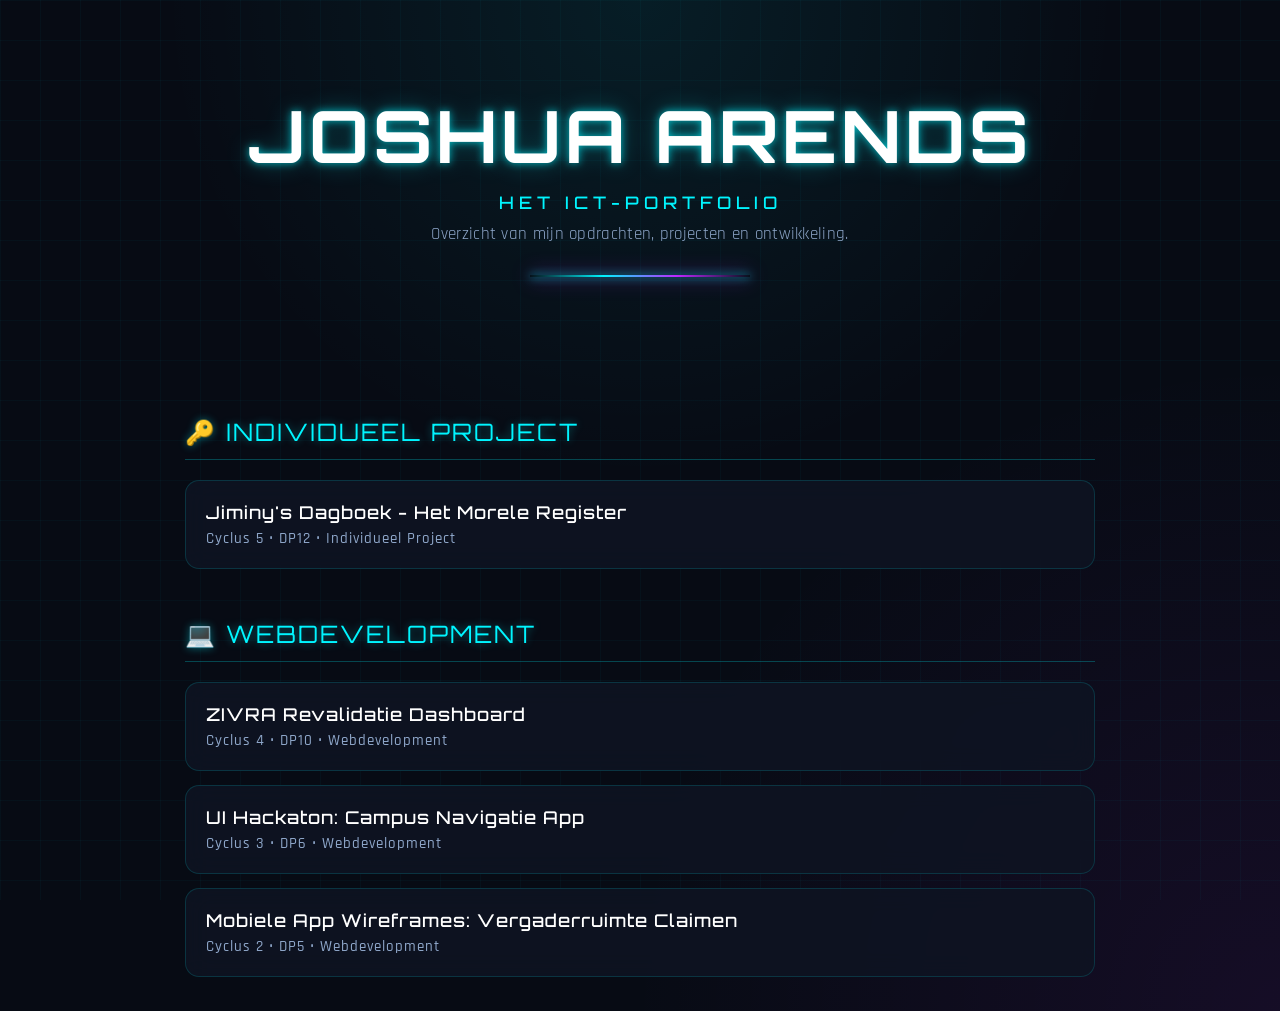
==== commit 6881df5d: "Update portfolio project details and enhance styles; correct semester info, update font links, and i" ====
--- a/index.html
+++ b/index.html
@@ -4,7 +4,7 @@
   <meta charset="UTF-8">
   <meta name="viewport" content="width=device-width, initial-scale=1.0">
   <title>Joshua Arends - Portfolio</title>
-  <link href="https://fonts.googleapis.com/css2?family=Cinzel:wght@400;600&family=Crimson+Pro:wght@300;400;600&display=swap" rel="stylesheet">
+  <link href="https://fonts.googleapis.com/css2?family=Orbitron:wght@400;500;700&family=Rajdhani:wght@300;400;500;600&family=Share+Tech+Mono&display=swap" rel="stylesheet">
   <link rel="stylesheet" href="style.css">
 </head>
 <body>
--- a/style.css
+++ b/style.css
@@ -1,13 +1,31 @@
 /* ===========================
-   Portfolio Stylesheet
+   Cyberpunk Portfolio Theme
    =========================== */
 
 :root {
-  --bg:    #0a0c14;
-  --card:  #141828;
-  --gold:  #c8973a;
-  --text:  #d8e0f5;
-}
+  --bg: #070b14;
+  --card: rgba(15, 20, 35, 0.85);
+  --card-hover: rgba(25, 35, 60, 0.95);
+
+  --accent: #00f5ff;
+  --accent2: #c026ff;
+
+  --text: #e6f1ff;
+  --muted: #8ea6c9;
+
+  --border: rgba(0, 245, 255, 0.15);
+
+  --glow:
+    0 0 12px rgba(0, 245, 255, 0.35);
+
+  --glow-strong:
+    0 0 15px rgba(0, 245, 255, 0.55),
+    0 0 30px rgba(0, 245, 255, 0.25);
+}
+
+/* ===========================
+   Reset
+   =========================== */
 
 * {
   box-sizing: border-box;
@@ -15,127 +33,320 @@
   padding: 0;
 }
 
+html {
+  scroll-behavior: smooth;
+}
+
+/* ===========================
+   Body
+   =========================== */
+
 body {
-  background: var(--bg);
+  min-height: 100vh;
+
+  background:
+    radial-gradient(circle at top, rgba(0,245,255,0.08), transparent 40%),
+    radial-gradient(circle at bottom right, rgba(192,38,255,0.08), transparent 40%),
+    var(--bg);
+
   color: var(--text);
-  font-family: 'Crimson Pro', serif;
-}
-
-/* ---- Header ---- */
+
+  font-family: 'Rajdhani', sans-serif;
+  font-size: 1.08rem;
+  letter-spacing: 0.3px;
+
+  overflow-x: hidden;
+}
+
+body::before {
+  content: "";
+
+  position: fixed;
+  inset: 0;
+
+  background-image:
+    linear-gradient(rgba(0,245,255,0.03) 1px, transparent 1px),
+    linear-gradient(90deg, rgba(0,245,255,0.03) 1px, transparent 1px);
+
+  background-size: 40px 40px;
+
+  pointer-events: none;
+  z-index: -1;
+}
+
+/* ===========================
+   Header
+   =========================== */
+
 header {
   text-align: center;
-  padding: 80px 20px;
+  padding: 90px 20px 70px;
 }
 
 header h1 {
-  font-family: 'Cinzel', serif;
-  font-size: 3rem;
+  font-family: 'Orbitron', sans-serif;
+  font-weight: 700;
+
+  font-size: clamp(3rem, 6vw, 4.5rem);
+
+  text-transform: uppercase;
+  letter-spacing: 4px;
+
   color: white;
+
+  text-shadow:
+    0 0 8px rgba(0,245,255,.7),
+    0 0 25px rgba(0,245,255,.3);
 }
 
 header .subtitle {
-  color: var(--gold);
+  margin-top: 12px;
+
+  font-family: 'Orbitron', sans-serif;
+  font-weight: 500;
+
+  color: var(--accent);
+
+  letter-spacing: 5px;
+  text-transform: uppercase;
+}
+
+header p:last-child {
   margin-top: 10px;
-}
-
-header p:last-child {
-  margin-top: 8px;
-  opacity: 0.75;
-}
-
-/* ---- Layout ---- */
+  color: var(--muted);
+}
+
+header::after {
+  content: "";
+
+  display: block;
+
+  width: 220px;
+  height: 2px;
+
+  margin: 30px auto 0;
+
+  background:
+    linear-gradient(
+      90deg,
+      transparent,
+      var(--accent),
+      var(--accent2),
+      transparent
+    );
+
+  box-shadow:
+    0 0 10px var(--accent),
+    0 0 20px var(--accent2);
+}
+
+/* ===========================
+   Layout
+   =========================== */
+
 .container {
-  max-width: 900px;
-  margin: auto;
+  max-width: 950px;
+  margin: 0 auto;
   padding: 20px;
 }
 
-/* ---- Hoofdstuk titels ---- */
+/* ===========================
+   Categorieën
+   =========================== */
+
 .chapter-title {
-  font-family: 'Cinzel', serif;
-  color: var(--gold);
-  font-size: 1.4rem;
-  margin: 40px 0 15px;
-  border-bottom: 1px solid rgba(200, 151, 58, 0.3);
-  padding-bottom: 10px;
-}
-
-/* ---- Opdracht entries ---- */
+  font-family: 'Orbitron', sans-serif;
+
+  color: var(--accent);
+
+  font-size: 1.5rem;
+
+  text-transform: uppercase;
+  letter-spacing: 2px;
+
+  margin: 50px 0 20px;
+
+  padding-bottom: 12px;
+
+  border-bottom: 1px solid rgba(0,245,255,0.25);
+
+  text-shadow:
+    0 0 8px rgba(0,245,255,0.4);
+}
+
+/* ===========================
+   Entries
+   =========================== */
+
 .entry {
-  margin-bottom: 10px;
+  margin-bottom: 14px;
 }
 
 .entry-header {
   width: 100%;
+
   background: var(--card);
-  border: 1px solid rgba(200, 151, 58, 0.2);
-  padding: 18px;
+
+  backdrop-filter: blur(12px);
+
+  border: 1px solid var(--border);
+
+  border-radius: 14px;
+
+  padding: 20px;
+
   cursor: pointer;
+
   text-align: left;
+
   color: white;
-  transition: background 0.2s;
+
+  transition:
+    transform .25s ease,
+    box-shadow .25s ease,
+    border-color .25s ease,
+    background .25s ease;
 }
 
 .entry-header:hover {
-  background: #1a2035;
+  background: var(--card-hover);
+
+  border-color: rgba(0,245,255,0.4);
+
+  box-shadow: var(--glow);
+
+  transform: translateY(-2px);
 }
 
 .entry-title {
-  font-size: 1.2rem;
+  font-family: 'Orbitron', sans-serif;
+
+  font-size: 1.1rem;
+
+  letter-spacing: 1px;
+
+  font-weight: 500;
 }
 
 .entry-subtitle {
-  opacity: 0.7;
-  margin-top: 5px;
+  margin-top: 6px;
+
+  color: var(--muted);
+
+  font-family: 'Rajdhani', sans-serif;
+
   font-size: 0.95rem;
+
+  font-weight: 500;
+
+  letter-spacing: 1px;
 }
 
 .entry-body {
   display: none;
-  background: #10131f;
-  border: 1px solid rgba(200, 151, 58, 0.2);
+
+  background: rgba(10,15,28,0.92);
+
+  border: 1px solid var(--border);
   border-top: none;
-  padding: 20px;
-}
-
-/* ---- Tags ---- */
+
+  border-radius: 0 0 14px 14px;
+
+  padding: 24px;
+}
+
+/* ===========================
+   Content
+   =========================== */
+
+.entry-body h3 {
+  color: var(--accent);
+
+  margin-top: 20px;
+  margin-bottom: 8px;
+
+  font-family: 'Orbitron', sans-serif;
+
+  font-weight: 500;
+
+  letter-spacing: 1px;
+
+  text-transform: uppercase;
+
+  text-shadow:
+    0 0 8px rgba(0,245,255,.35);
+}
+
+.entry-body p {
+  line-height: 1.8;
+  color: var(--text);
+}
+
+/* ===========================
+   Tags
+   =========================== */
+
 .tags {
-  margin-bottom: 10px;
+  margin-bottom: 15px;
 }
 
 .tag {
   display: inline-block;
-  padding: 4px 10px;
-  border: 1px solid var(--gold);
-  color: var(--gold);
-  font-size: 0.8rem;
-  margin-right: 5px;
-  margin-bottom: 5px;
-}
-
-/* ---- Subkopjes in opdracht ---- */
-.entry-body h3 {
-  color: var(--gold);
-  margin: 15px 0 5px;
-}
-
-.entry-body p {
-  line-height: 1.6;
-}
-
-/* ---- Afbeelding in entry ---- */
+
+  padding: 6px 12px;
+
+  margin-right: 8px;
+  margin-bottom: 8px;
+
+  border-radius: 999px;
+
+  border: 1px solid var(--accent);
+
+  color: var(--accent);
+
+  font-family: 'Share Tech Mono', monospace;
+
+  font-size: 0.75rem;
+
+  text-transform: uppercase;
+
+  letter-spacing: 1px;
+
+  box-shadow:
+    inset 0 0 8px rgba(0,245,255,.15),
+    0 0 8px rgba(0,245,255,.1);
+}
+
+/* ===========================
+   Afbeeldingen
+   =========================== */
+
 .entry-image {
   width: 100%;
-  max-height: 320px;
+
+  max-height: 350px;
+
   object-fit: cover;
+
   display: block;
-  margin-bottom: 16px;
-  border: 1px solid rgba(200, 151, 58, 0.2);
-}
-
-/* ---- Links onderaan entry ---- */
+
+  margin-bottom: 20px;
+
+  border-radius: 12px;
+
+  border: 1px solid rgba(0,245,255,.15);
+
+  box-shadow:
+    0 0 20px rgba(0,245,255,.08);
+}
+
+/* ===========================
+   Links
+   =========================== */
+
 .entry-links {
-  margin-top: 20px;
+  margin-top: 24px;
+
   display: flex;
   flex-wrap: wrap;
   gap: 10px;
@@ -143,15 +354,55 @@
 
 .entry-link {
   display: inline-block;
-  padding: 7px 14px;
-  border: 1px solid var(--gold);
-  color: var(--gold);
+
+  padding: 10px 18px;
+
+  border-radius: 999px;
+
+  border: 1px solid var(--accent);
+
+  color: var(--accent);
+
   text-decoration: none;
-  font-size: 0.85rem;
-  transition: background 0.2s, color 0.2s;
+
+  font-family: 'Orbitron', sans-serif;
+
+  font-size: 0.8rem;
+
+  text-transform: uppercase;
+
+  letter-spacing: 1px;
+
+  transition: all .25s ease;
 }
 
 .entry-link:hover {
-  background: var(--gold);
-  color: #0a0c14;
-}
+  background: var(--accent);
+
+  color: #05070d;
+
+  box-shadow:
+    0 0 12px rgba(0,245,255,.5),
+    0 0 24px rgba(0,245,255,.25);
+}
+
+/* ===========================
+   Scrollbar
+   =========================== */
+
+::-webkit-scrollbar {
+  width: 10px;
+}
+
+::-webkit-scrollbar-track {
+  background: #05070d;
+}
+
+::-webkit-scrollbar-thumb {
+  background: rgba(0,245,255,.35);
+  border-radius: 20px;
+}
+
+::-webkit-scrollbar-thumb:hover {
+  background: rgba(0,245,255,.6);
+}
